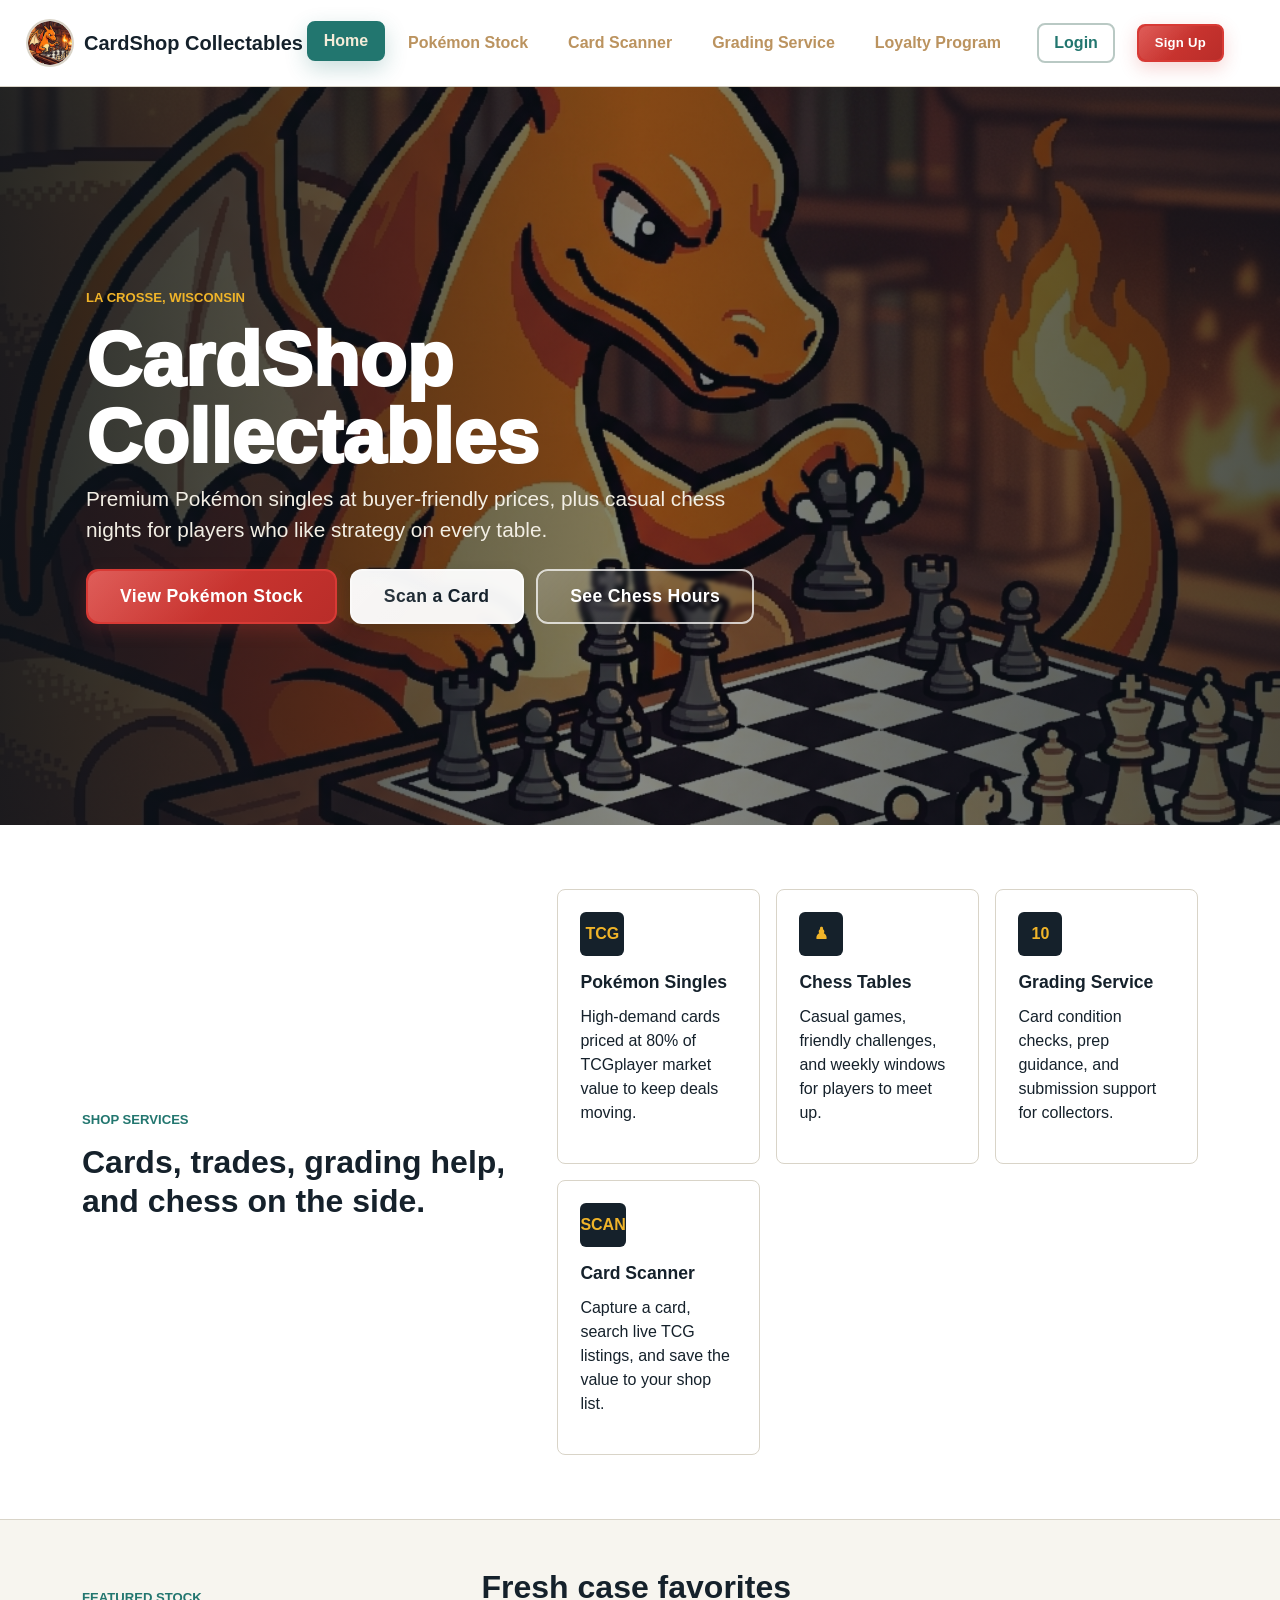
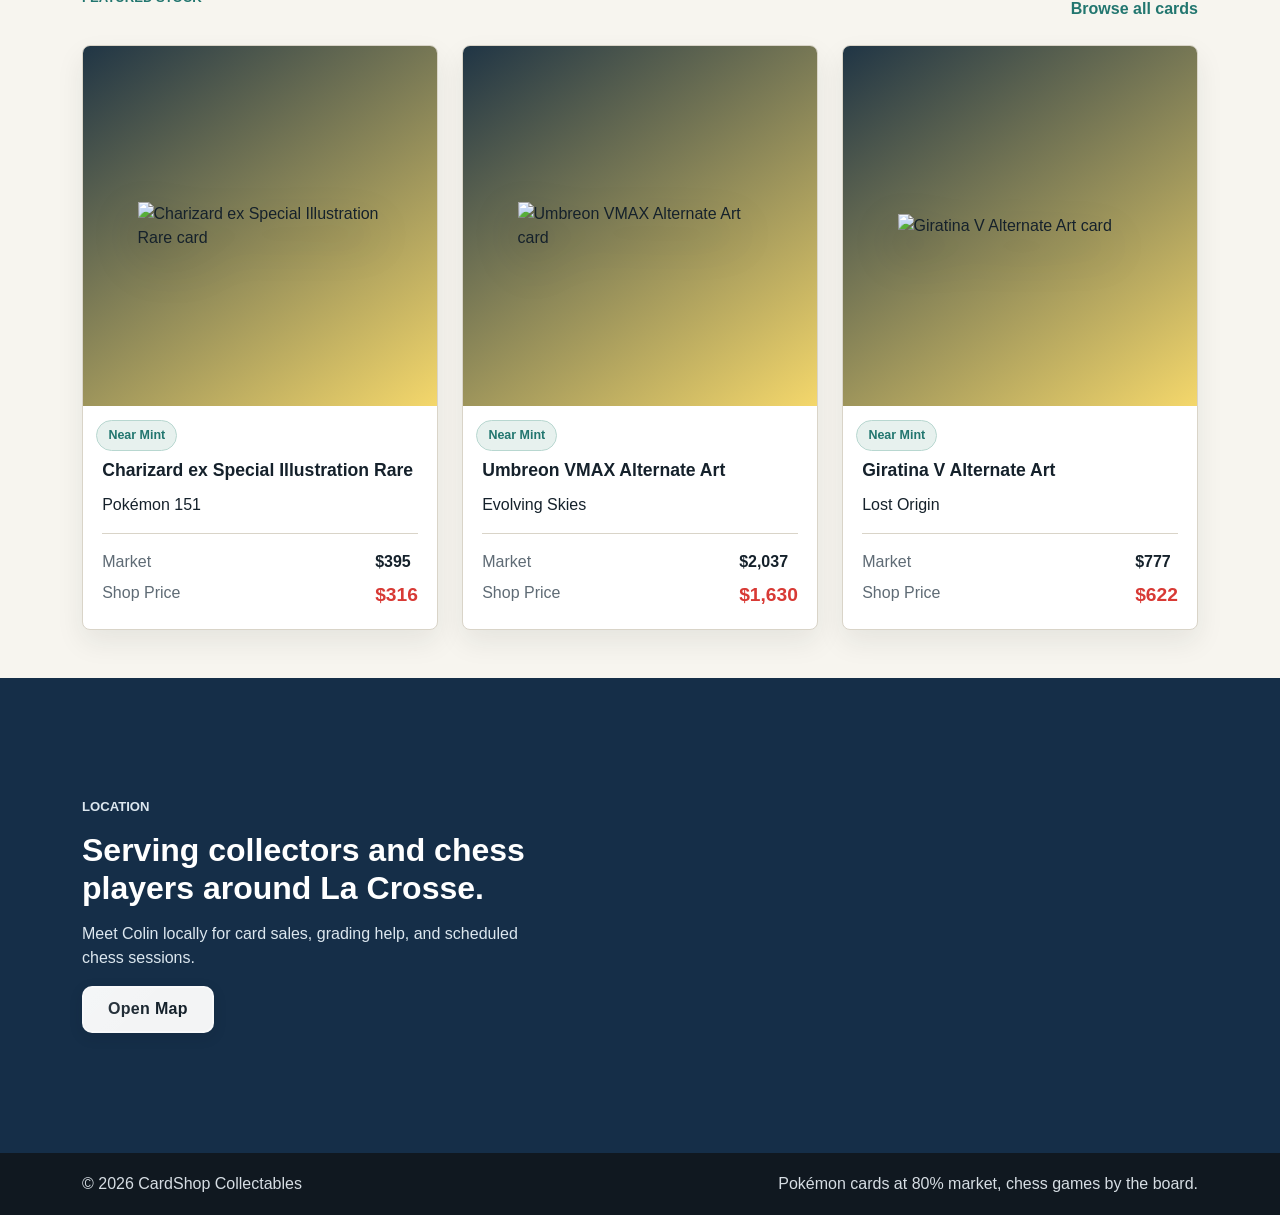
==== docs/index.html @ c7d9bf35 "v18 remove chess.html from nav bar" ====
<!doctype html>
<!--
  CardShop
  Copyright © 2026 Colin Toryfter
  All Rights Reserved.

  Unauthorized copying or distribution of this file is prohibited.
-->
<html lang="en">
  <head>
    <meta charset="utf-8">
    <meta name="viewport" content="width=device-width, initial-scale=1">
    <title>CardShop Collectables | Pokémon Cards and Chess in La Crosse</title>
    <meta name="description" content="CardShop Collectables sells Pokémon singles at 80% of market price and hosts casual chess in La Crosse, Wisconsin.">
    <link rel="icon" type="image/png" href="images/Favicon-circle.png">
    <link rel="apple-touch-icon" href="images/Favicon-circle.png">
    <link href="https://cdn.jsdelivr.net/npm/bootstrap@5.3.3/dist/css/bootstrap.min.css" rel="stylesheet">
    <link href="styles.css?v=stock-condition-left-1" rel="stylesheet">
  </head>
  <body>
    <nav class="navbar navbar-expand-lg sticky-top">
      <div class="container">
        <a class="navbar-brand" href="index.html"><img class="brand-mark" src="images/Favicon-circle.png" alt="" aria-hidden="true">CardShop Collectables</a>
        <button class="navbar-toggler" type="button" data-bs-toggle="collapse" data-bs-target="#mainNav" aria-controls="mainNav" aria-expanded="false" aria-label="Toggle navigation">
          <span class="navbar-toggler-icon"></span>
        </button>
        <div class="collapse navbar-collapse" id="mainNav">
          <ul class="navbar-nav ms-auto align-items-lg-center">
            <li class="nav-item"><a class="nav-link active" href="index.html">Home</a></li>
            <li class="nav-item"><a class="nav-link" href="pokemon.html">Pokémon Stock</a></li>
            <li class="nav-item"><a class="nav-link" href="scanner.html">Card Scanner</a></li>
            <!-- <li class="nav-item"><a class="nav-link" href="chess.html">Chess</a></li> -->
            <li class="nav-item"><a class="nav-link" href="grading.html">Grading Service</a></li>
            <li class="nav-item"><a class="nav-link" href="loyaltyprogram.html">Loyalty Program</a></li>
            <li class="nav-item"><a class="nav-link" href="about.html">About</a></li>
          </ul>
        </div>
      </div>
    </nav>

    <main>
      <section class="hero home-hero">
        <div class="hero-media" role="img" aria-label="Pokémon cards and chess pieces displayed together"></div>
        <div class="container hero-content">
          <p class="eyebrow">La Crosse, Wisconsin</p>
          <h1>CardShop Collectables</h1>
          <p class="lead">Premium Pokémon singles at buyer-friendly prices, plus casual chess nights for players who like strategy on every table.</p>
          <div class="hero-actions">
            <a class="btn btn-primary btn-lg" href="pokemon.html">View Pokémon Stock</a>
            <a class="btn btn-light btn-lg" href="scanner.html">Scan a Card</a>
            <a class="btn btn-outline-light btn-lg" href="chess.html">See Chess Hours</a>
          </div>
        </div>
      </section>

      <section class="section-band">
        <div class="container">
          <div class="row g-4 align-items-center">
            <div class="col-lg-5">
              <p class="eyebrow dark">Shop Services</p>
              <h2>Cards, trades, grading help, and chess on the side.</h2>
            </div>
            <div class="col-lg-7">
              <div class="row g-3">
                <div class="col-md-4">
                  <div class="feature-card">
                    <span class="feature-icon">TCG</span>
                    <h3>Pokémon Singles</h3>
                    <p>High-demand cards priced at 80% of TCGplayer market value to keep deals moving.</p>
                  </div>
                </div>
                <div class="col-md-4">
                  <div class="feature-card">
                    <span class="feature-icon">♟</span>
                    <h3>Chess Tables</h3>
                    <p>Casual games, friendly challenges, and weekly windows for players to meet up.</p>
                  </div>
                </div>
                <div class="col-md-4">
                  <div class="feature-card">
                    <span class="feature-icon">10</span>
                    <h3>Grading Service</h3>
                    <p>Card condition checks, prep guidance, and submission support for collectors.</p>
                  </div>
                </div>
                <div class="col-md-4">
                  <div class="feature-card">
                    <span class="feature-icon">SCAN</span>
                    <h3>Card Scanner</h3>
                    <p>Capture a card, search live TCG listings, and save the value to your shop list.</p>
                  </div>
                </div>
              </div>
            </div>
          </div>
        </div>
      </section>

      <section class="container py-5">
        <div class="section-heading">
          <p class="eyebrow dark">Featured Stock</p>
          <h2>Fresh case favorites</h2>
          <a href="pokemon.html">Browse all cards</a>
        </div>
        <div class="row g-4" id="featuredCards"></div>
      </section>

      <section class="location-strip">
        <div class="container">
          <div class="row g-4 align-items-center">
            <div class="col-lg-5">
              <p class="eyebrow">Location</p>
              <h2>Serving collectors and chess players around La Crosse.</h2>
              <p>Meet Colin locally for card sales, grading help, and scheduled chess sessions.</p>
              <a class="btn btn-light" href="about.html#map">Open Map</a>
            </div>
            <div class="col-lg-7">
              <iframe class="map-frame" title="Map of La Crosse, Wisconsin" loading="lazy" referrerpolicy="no-referrer-when-downgrade" src="https://www.google.com/maps?q=La%20Crosse%2C%20WI&output=embed"></iframe>
            </div>
          </div>
        </div>
      </section>
    </main>

    <footer>
      <div class="container d-flex flex-column flex-md-row justify-content-between gap-3">
        <span>&copy; 2026 CardShop Collectables</span>
        <span>Pokémon cards at 80% market, chess games by the board.</span>
      </div>
    </footer>

    <script src="https://cdn.jsdelivr.net/npm/bootstrap@5.3.3/dist/js/bootstrap.bundle.min.js"></script>
    <script src="config.js?v=api-config-1"></script>
    <script src="script.js?v=azure-stock-5"></script>
  </body>
</html>
---- docs/styles.css ----
/*
 * CardShop
 * Copyright © 2026 Colin Toryfter
 * All Rights Reserved.
 *
 * Unauthorized copying or distribution of this file is prohibited.
 */

:root {
  --ink: #15212b;
  --muted: #5f6b75;
  --paper: #f7f5ef;
  --line: #d9d4c8;
  --red: #d83a35;
  --gold: #f0b429;
  --green: #22766f;
  --navy: #152e48;
  --white: #ffffff;
}

* {
  box-sizing: border-box;
}

body {
  margin: 0;
  color: var(--ink);
  background: var(--paper);
  font-family: "Segoe UI", Arial, sans-serif;
}

a {
  color: var(--green);
  font-weight: 700;
  text-decoration: none;
}

a:hover {
  color: var(--red);
}

.navbar {
  background: rgba(255, 255, 255, 0.96);
  border-bottom: 1px solid var(--line);
  backdrop-filter: blur(12px);
  padding-bottom: 1rem;
  padding-top: 1rem;
}

.navbar > .container {
  max-width: min(100% - 2rem, 1760px);
}

.navbar-brand {
  align-items: center;
  color: var(--ink);
  display: inline-flex;
  font-weight: 900;
  gap: 0.75rem;
  margin-right: 2rem;
}

.brand-mark {
  border-radius: 50%;
  box-shadow: 0 0 0 2px var(--line);
  flex: 0 0 auto;
  height: 44px;
  object-fit: cover;
  width: 44px;
}

.navbar-collapse {
  flex-grow: 1;
  position: relative;
}

.navbar-nav {
  justify-content: center;
  margin-left: 0 !important;
  gap: 0.35rem;
  padding-right: 0;
  transform: translateX(-5.5rem);
  width: 100%;
}

.nav-link {
  background: var(--white);
  border: 2px solid transparent;
  border-radius: 8px;
  color: #bb935f;
  font-weight: 700;
  line-height: 1;
  min-height: 2.35rem;
  padding: 0.62rem 0.95rem !important;
  transition: background 0.25s ease, border-color 0.25s ease, box-shadow 0.3s ease, color 0.25s ease, transform 0.25s cubic-bezier(0.34, 1.56, 0.64, 1);
  white-space: nowrap;
}

.nav-link:visited,
.nav-link:focus {
  color: #bb935f;
}

.nav-link.active,
.nav-link:hover {
  background: #f3efe4;
  border-color: #bfd4cb;
  box-shadow: 0 6px 20px rgba(34, 118, 111, 0.14);
  color: #8a6b45;
  transform: translateY(-2px);
}

.nav-link.active {
  background: var(--green);
  border-color: var(--green);
  box-shadow: 0 8px 22px rgba(34, 118, 111, 0.24);
  color: #f5ecd9 !important;
  font-weight: 900;
}

.nav-link.active:hover,
.nav-link.active:focus,
.nav-link.active:visited {
  background: #1b625c;
  border-color: #1b625c;
  color: #f5ecd9;
}

.nav-link:focus-visible {
  outline: 3px solid rgba(34, 118, 111, 0.35);
  outline-offset: 2px;
}

.nav-link:active {
  transform: translateY(0) scale(0.98);
}

.auth-nav-item {
  align-items: center;
  display: flex;
  margin-left: 0;
  position: absolute;
  right: -3.75rem;
}

.auth-controls {
  align-items: center;
  display: flex;
  gap: 1.35rem;
  white-space: nowrap;
}

.auth-greeting {
  align-items: center;
  background: #eef6f4;
  border: 2px solid #bfd4cb;
  border-radius: 8px;
  box-shadow: 0 8px 18px rgba(34, 118, 111, 0.16);
  color: var(--green);
  cursor: pointer;
  display: inline-flex;
  font-size: 1.08rem;
  gap: 0.5rem;
  font-weight: 900;
  line-height: 1;
  padding: 0.34rem 0.68rem 0.34rem 0.38rem;
  text-decoration: underline;
  text-decoration-color: rgba(34, 118, 111, 0.42);
  text-decoration-thickness: 3px;
  text-underline-offset: 0.22rem;
  transition: background 0.2s ease, border-color 0.2s ease, box-shadow 0.2s ease, transform 0.2s ease;
}

.auth-greeting:hover {
  background: #e1f0ec;
  border-color: var(--green);
  box-shadow: 0 10px 24px rgba(34, 118, 111, 0.22);
  transform: translateY(-1px);
}

.auth-greeting-avatar {
  align-items: center;
  background: var(--white);
  border: 1px solid #bfd4cb;
  border-radius: 50%;
  color: var(--green);
  display: inline-flex;
  flex: 0 0 auto;
  font-size: 0.86rem;
  font-weight: 950;
  height: 28px;
  justify-content: center;
  overflow: hidden;
  width: 28px;
}

.auth-greeting-avatar img {
  display: block;
  height: 100%;
  object-fit: cover;
  width: 100%;
}

.auth-greeting:focus-visible {
  border-radius: 4px;
  outline: 3px solid rgba(34, 118, 111, 0.35);
  outline-offset: 4px;
}

.account-menu-wrap {
  position: relative;
}

.account-menu {
  background: var(--white);
  border: 1px solid var(--line);
  border-radius: 8px;
  box-shadow: 0 22px 58px rgba(16, 24, 32, 0.2);
  color: var(--ink);
  min-width: 320px;
  padding: 1rem;
  position: absolute;
  right: 0;
  top: calc(100% + 0.85rem);
  white-space: normal;
  z-index: 1100;
}

.account-menu::before {
  background: var(--white);
  border-left: 1px solid var(--line);
  border-top: 1px solid var(--line);
  content: "";
  height: 14px;
  position: absolute;
  right: 1.35rem;
  top: -8px;
  transform: rotate(45deg);
  width: 14px;
}

.account-menu[hidden] {
  display: none;
}

.account-menu-header {
  align-items: center;
  display: flex;
  gap: 0.8rem;
}

.account-avatar {
  align-items: center;
  background: #eef6f4;
  border: 2px solid #bfd4cb;
  border-radius: 50%;
  color: var(--green);
  display: inline-flex;
  flex: 0 0 auto;
  font-size: 1.25rem;
  font-weight: 950;
  height: 48px;
  justify-content: center;
  width: 48px;
}

.account-menu-header .account-avatar {
  display: inline-flex;
  justify-content: center;
  line-height: 1;
  text-align: center;
}

.account-avatar img {
  border-radius: 50%;
  display: block;
  height: 100%;
  object-fit: cover;
  width: 100%;
}

.account-menu-header strong,
.account-menu-header span {
  display: block;
}

.account-menu-header strong {
  font-size: 1.05rem;
  line-height: 1.15;
}

.account-menu-header span:not(.account-avatar) {
  color: var(--muted);
  font-size: 0.86rem;
  font-weight: 700;
  margin-top: 0.18rem;
  overflow-wrap: anywhere;
}

.account-avatar-tools {
  display: grid;
  gap: 0.5rem;
  margin-top: 0.85rem;
}

.account-avatar-file {
  background: #eef6f4;
  border: 1px solid #bfd4cb;
  border-radius: 8px;
  color: var(--green);
  cursor: pointer;
  font-size: 0.86rem;
  font-weight: 900;
  margin: 0;
  padding: 0.62rem 0.72rem;
  text-align: center;
}

.account-avatar-file input {
  height: 1px;
  opacity: 0;
  overflow: hidden;
  position: absolute;
  width: 1px;
}

.account-avatar-url-form {
  display: grid;
  gap: 0.45rem;
  grid-template-columns: minmax(0, 1fr) auto;
}

.account-avatar-url-form input {
  background: var(--white);
  border: 1px solid var(--line);
  border-radius: 8px;
  color: var(--ink);
  font: inherit;
  font-size: 0.86rem;
  font-weight: 700;
  min-width: 0;
  padding: 0.58rem 0.65rem;
}

.account-avatar-url-form button,
.account-avatar-remove {
  background: var(--white);
  border: 1px solid var(--line);
  border-radius: 8px;
  color: var(--green);
  cursor: pointer;
  font-size: 0.84rem;
  font-weight: 900;
  padding: 0.58rem 0.65rem;
}

.account-avatar-remove {
  color: var(--red);
}

.account-avatar-file:hover,
.account-avatar-url-form button:hover,
.account-avatar-remove:hover,
.account-avatar-file:focus-within,
.account-avatar-url-form input:focus,
.account-avatar-url-form button:focus-visible,
.account-avatar-remove:focus-visible {
  border-color: var(--green);
  outline: none;
}

.account-reward-card {
  background: #f7f5ef;
  border: 1px solid var(--line);
  border-radius: 8px;
  margin-top: 1rem;
  padding: 0.9rem;
}

.account-reward-topline {
  align-items: center;
  display: flex;
  gap: 0.75rem;
  justify-content: space-between;
}

.account-reward-topline span {
  color: var(--muted);
  font-size: 0.78rem;
  font-weight: 900;
  text-transform: uppercase;
}

.account-reward-topline strong {
  color: var(--red);
  font-size: 0.95rem;
}

.account-progress-track {
  background: #e3ded1;
  border-radius: 999px;
  height: 0.58rem;
  margin-top: 0.75rem;
  overflow: hidden;
}

.account-progress-track span {
  background: linear-gradient(90deg, var(--green), var(--gold));
  display: block;
  height: 100%;
}

.account-reward-card p {
  color: var(--muted);
  font-size: 0.86rem;
  font-weight: 800;
  margin: 0.65rem 0 0;
}

.account-stat-grid {
  display: grid;
  gap: 0.65rem;
  grid-template-columns: repeat(2, minmax(0, 1fr));
  margin-top: 0.75rem;
}

.account-stat-grid span {
  background: #fbfaf6;
  border: 1px solid var(--line);
  border-radius: 8px;
  color: var(--muted);
  font-size: 0.78rem;
  font-weight: 900;
  padding: 0.7rem;
  text-transform: uppercase;
}

.account-stat-grid strong {
  color: var(--ink);
  display: block;
  font-size: 1.05rem;
  margin-top: 0.18rem;
  text-transform: none;
}

.account-detail-list {
  border-bottom: 1px solid var(--line);
  border-top: 1px solid var(--line);
  margin: 0.85rem 0 0;
  padding: 0.45rem 0;
}

.account-detail-list div {
  display: grid;
  gap: 0.75rem;
  grid-template-columns: 6rem 1fr;
  padding: 0.38rem 0;
}

.account-detail-list dt,
.account-detail-list dd {
  margin: 0;
}

.account-detail-list dt {
  color: var(--muted);
  font-size: 0.78rem;
  font-weight: 900;
  text-transform: uppercase;
}

.account-detail-list dd {
  color: var(--ink);
  font-size: 0.9rem;
  font-weight: 800;
  overflow-wrap: anywhere;
  text-align: right;
}

.account-menu-actions {
  display: grid;
  gap: 0.45rem;
  margin-top: 0.85rem;
}

.account-menu-link {
  background: #fbfaf6;
  border: 1px solid var(--line);
  border-radius: 8px;
  color: var(--green);
  cursor: pointer;
  display: block;
  font-weight: 900;
  padding: 0.7rem 0.8rem;
  text-align: left;
  text-decoration: none;
  transition: background 0.2s ease, border-color 0.2s ease, color 0.2s ease;
  width: 100%;
}

.account-menu-link:hover,
.account-menu-link:focus-visible {
  background: #eef6f4;
  border-color: #bfd4cb;
  color: var(--green);
}

.account-menu-link.danger {
  color: var(--red);
}

.auth-link {
  background: var(--white);
  border: 2px solid #b9c9c4;
  border-radius: 8px;
  color: var(--green);
  font-weight: 900;
  line-height: 1;
  min-height: 2.35rem;
  padding: 0.62rem 0.95rem;
  transition: background 0.25s ease, border-color 0.25s ease, box-shadow 0.3s ease, color 0.25s ease, transform 0.25s cubic-bezier(0.34, 1.56, 0.64, 1);
  cursor: pointer;
  user-select: none;
  -webkit-tap-highlight-color: transparent;
}

.auth-link:hover,
.auth-link:focus-visible {
  background: #eef6f4;
  border-color: var(--green);
  box-shadow: 0 6px 20px rgba(34, 118, 111, 0.18);
  color: var(--green);
  transform: translateY(-2px);
}

.auth-link:focus-visible {
  outline: 3px solid var(--green);
  outline-offset: 2px;
}

.auth-link:active {
  transform: scale(0.97);
}

#logoutButton {
  margin-left: 0.35rem;
}

.auth-controls .btn-primary {
  border-radius: 8px;
  box-shadow: 0 6px 18px rgba(216, 58, 53, 0.22);
  line-height: 1;
  min-height: 2.35rem;
  padding: 0.62rem 1rem;
}

.auth-controls .btn-primary:hover,
.auth-controls .btn-primary:focus-visible {
  box-shadow: 0 10px 28px rgba(185, 45, 41, 0.32);
  transform: translateY(-2px);
}

.auth-controls .btn-primary:active {
  transform: translateY(0) scale(0.98);
}

.auth-modal {
  align-items: center;
  background: rgba(16, 24, 32, 0.62);
  display: grid;
  inset: 0;
  padding: 1rem;
  position: fixed;
  z-index: 2000;
}

.auth-modal[hidden] {
  display: none;
}

.auth-dialog {
  background: var(--white);
  border: 1px solid var(--line);
  border-radius: 8px;
  box-shadow: 0 24px 70px rgba(16, 24, 32, 0.24);
  margin: auto;
  max-width: 460px;
  padding: 1.5rem;
  position: relative;
  width: min(100%, 460px);
}

.signup-thanks-dialog {
  max-width: 520px;
  width: min(100%, 520px);
}

.signup-thanks-dialog h2 {
  text-decoration: none;
}

.signup-thanks-message {
  color: var(--ink);
  font-size: 1.08rem;
  font-weight: 800;
  line-height: 1.55;
  margin: 0 0 1.2rem;
}

.signup-thanks-name {
  color: var(--red);
  font-weight: 950;
}

.account-action-dialog h2 {
  text-decoration: none;
}

.account-action-message {
  color: var(--ink);
  font-size: 1rem;
  font-weight: 800;
  line-height: 1.55;
  margin: 0 0 1.2rem;
}

.account-action-buttons {
  display: grid;
  gap: 0.7rem;
  grid-template-columns: minmax(0, 1fr) minmax(0, 1fr);
}

.account-action-secondary {
  background: #fbfaf6;
  border: 1px solid var(--line);
  border-radius: 8px;
  color: var(--green);
  cursor: pointer;
  font: inherit;
  font-weight: 900;
  padding: 0.75rem 0.9rem;
}

.account-action-secondary:hover,
.account-action-secondary:focus-visible {
  background: #eef6f4;
  border-color: #bfd4cb;
  outline: none;
}

.account-action-secondary[hidden] {
  display: none;
}

.account-action-secondary[hidden] + .account-action-confirm {
  grid-column: 1 / -1;
}

.account-action-confirm.danger {
  background: var(--red);
  border-color: var(--red);
}

.auth-close {
  background: transparent;
  border: 0;
  color: var(--muted);
  font-size: 2rem;
  font-weight: 800;
  line-height: 1;
  position: absolute;
  right: 1rem;
  top: 0.8rem;
  transition: color 0.2s ease, transform 0.2s ease, background 0.2s ease;
  cursor: pointer;
  border-radius: 6px;
  padding: 0.25rem 0.5rem;
}

.auth-close:hover {
  color: var(--red);
  transform: rotate(90deg);
}

.auth-close:focus-visible {
  outline: 3px solid var(--green);
  outline-offset: 2px;
  color: var(--red);
}

.auth-tabs {
  display: flex;
  gap: 0.5rem;
  margin-bottom: 1rem;
}

.auth-tab {
  background: #edf3f1;
  border: 1px solid #c6d9d4;
  border-radius: 8px;
  color: var(--green);
  font-weight: 900;
  padding: 0.45rem 0.85rem;
  transition: background 0.2s ease, border-color 0.2s ease, color 0.2s ease, box-shadow 0.2s ease, transform 0.2s cubic-bezier(0.34, 1.56, 0.64, 1);
  cursor: pointer;
  user-select: none;
  -webkit-tap-highlight-color: transparent;
}

.auth-tab:hover {
  background: #dcebe7;
  border-color: var(--green);
  box-shadow: 0 3px 10px rgba(34, 118, 111, 0.12);
  transform: translateY(-1px);
}

.auth-tab:active {
  transform: scale(0.97);
}

.auth-tab.active {
  background: var(--green);
  border-color: var(--green);
  color: var(--white);
  box-shadow: 0 3px 12px rgba(34, 118, 111, 0.15);
}

.auth-tab:focus-visible {
  outline: 3px solid var(--green);
  outline-offset: 2px;
}

.auth-form {
  display: grid;
  gap: 0.7rem;
}

.auth-reset-link {
  background: transparent;
  border: 0;
  color: var(--green);
  font-weight: 900;
  justify-self: start;
  padding: 0.2rem 0;
  text-decoration: underline;
  text-underline-offset: 0.18rem;
}

.auth-reset-link:hover,
.auth-reset-link:focus-visible {
  color: var(--red);
}

.auth-reset-link:focus-visible {
  outline: 3px solid rgba(34, 118, 111, 0.35);
  outline-offset: 3px;
}

.auth-form label {
  color: var(--muted);
  font-weight: 900;
}

.username-feedback {
  color: var(--muted);
  font-size: 0.88rem;
  font-weight: 800;
  line-height: 1.35;
  margin: -0.35rem 0 0.1rem;
  min-height: 1.2rem;
}

.username-feedback.is-valid {
  color: var(--green);
}

.username-feedback.is-invalid {
  color: var(--red);
}

.password-field {
  position: relative;
}

.password-field .form-control {
  padding-right: 3rem;
}

.password-toggle {
  align-items: center;
  background: transparent;
  border: 0;
  color: var(--muted);
  display: inline-flex;
  font-size: 1.05rem;
  height: 2rem;
  justify-content: center;
  line-height: 1;
  padding: 0;
  position: absolute;
  right: 0.65rem;
  top: 50%;
  transform: translateY(-50%);
  width: 2rem;
  transition: color 0.2s ease, background 0.2s ease, transform 0.2s ease;
  cursor: pointer;
  border-radius: 6px;
}

.password-toggle:hover {
  color: var(--green);
  background: rgba(34, 118, 111, 0.1);
  transform: translateY(-50%) scale(1.1);
}

.password-toggle:focus-visible {
  outline: 2px solid var(--green);
  outline-offset: 2px;
}

.password-toggle:active {
  transform: translateY(-50%) scale(0.93);
}

.password-toggle.is-visible {
  color: var(--green);
}

.auth-message {
  color: var(--muted);
  font-weight: 700;
  margin: 1rem 0 0;
}

.auth-form .form-control.is-duplicate {
  border-color: var(--red);
  box-shadow: 0 0 0 2px rgba(216, 58, 53, 0.25);
}

.auth-form .is-duplicate-label {
  color: var(--red) !important;
}

.hero {
  position: relative;
  min-height: 82vh;
  color: var(--white);
  display: grid;
  align-items: center;
  overflow: hidden;
}

.hero-media {
  position: absolute;
  inset: 0;
  background:
    linear-gradient(90deg, rgba(12, 20, 27, 0.88), rgba(12, 20, 27, 0.5), rgba(12, 20, 27, 0.72)),
    url("images/Favicon.png") center/cover;
}

.hero-content {
  position: relative;
  z-index: 1;
  padding: 7rem 1rem;
}

.hero h1,
.page-header h1 {
  max-width: 780px;
  font-size: clamp(3rem, 6vw, 6rem);
  font-weight: 950;
  line-height: 1;
}

.page-header h1 {
  margin: 0 0 2rem;
}

.about-header h1,
.grading-header h1 {
  margin-bottom: 0.9rem;
}

h2 {
  font-weight: 900;
  margin-bottom: 0.9rem;
}

.feature-card h3,
.pokemon-card h3 {
  margin-bottom: 0.7rem;
}

.hero .lead {
  max-width: 640px;
  color: #f2eee4;
  font-size: 1.3rem;
}

.hero-actions {
  display: flex;
  flex-wrap: wrap;
  gap: 0.8rem;
  margin-top: 1.5rem;
}

.btn {
  border: 2px solid transparent;
  border-radius: 10px;
  font-weight: 800;
  letter-spacing: 0.02em;
  padding: 0.6rem 1.5rem;
  position: relative;
  transition: background 0.25s ease, border-color 0.25s ease, box-shadow 0.3s ease, transform 0.25s cubic-bezier(0.34, 1.56, 0.64, 1);
  overflow: hidden;
  cursor: pointer;
  user-select: none;
  -webkit-tap-highlight-color: transparent;
}

.btn:active {
  transform: scale(0.97);
}

.btn::before {
  content: "";
  position: absolute;
  inset: 0;
  background: linear-gradient(135deg, rgba(255,255,255,0.18) 0%, transparent 55%);
  pointer-events: none;
  border-radius: inherit;
}

.btn::after {
  content: "";
  position: absolute;
  top: 0;
  left: -75%;
  width: 50%;
  height: 100%;
  background: linear-gradient(105deg, rgba(255,255,255,0) 0%, rgba(255,255,255,0.35) 50%, rgba(255,255,255,0) 100%);
  opacity: 0;
  pointer-events: none;
  border-radius: inherit;
  transition: opacity 0.3s ease, left 0.5s cubic-bezier(0.23, 1, 0.32, 1);
}

.btn:hover::after {
  opacity: 1;
  left: 125%;
}

.btn:focus-visible {
  outline: 3px solid var(--green);
  outline-offset: 3px;
}

.btn-primary {
  background: linear-gradient(135deg, var(--red) 0%, #b92d29 100%);
  border-color: var(--red);
  box-shadow: 0 6px 18px rgba(216, 58, 53, 0.22);
}

.btn-primary:hover,
.btn-primary:focus-visible {
  background: linear-gradient(135deg, #b92d29 0%, #a12622 100%);
  border-color: #a12622;
  box-shadow: 0 10px 28px rgba(216, 58, 53, 0.32);
  transform: translateY(-3px);
}

.btn-primary:active {
  transform: scale(0.97);
  box-shadow: 0 2px 6px rgba(216, 58, 53, 0.25);
}

.btn-light {
  background: rgba(255, 255, 255, 0.95);
  backdrop-filter: blur(4px);
  border-color: rgba(255, 255, 255, 0.5);
  color: var(--ink);
  box-shadow: 0 4px 14px rgba(16, 24, 32, 0.12);
}

.btn-light:hover,
.btn-light:focus-visible {
  background: var(--white);
  border-color: var(--white);
  box-shadow: 0 8px 24px rgba(16, 24, 32, 0.2);
  transform: translateY(-3px);
  color: var(--ink);
}

.btn-light:active {
  transform: scale(0.97);
  box-shadow: 0 2px 6px rgba(16, 24, 32, 0.12);
}

.btn-outline-light {
  background: transparent;
  backdrop-filter: blur(2px);
  border-color: rgba(255, 255, 255, 0.75);
  color: var(--white);
  box-shadow: 0 0 0 0 rgba(255, 255, 255, 0);
}

.btn-outline-light:hover,
.btn-outline-light:focus-visible {
  background: rgba(255, 255, 255, 0.12);
  border-color: var(--white);
  box-shadow: 0 8px 24px rgba(16, 24, 32, 0.22);
  transform: translateY(-3px);
  color: var(--white);
}

.btn-outline-light:active {
  transform: scale(0.97);
  box-shadow: 0 2px 6px rgba(16, 24, 32, 0.1);
}

.btn-outline {
  background: transparent;
  border-color: var(--green);
  color: var(--green);
  box-shadow: 0 0 0 0 rgba(34, 118, 111, 0);
}

.btn-outline:hover,
.btn-outline:focus-visible {
  background: var(--green);
  border-color: var(--green);
  color: var(--white);
  box-shadow: 0 6px 18px rgba(34, 118, 111, 0.18);
  transform: translateY(-3px);
}

.btn-outline:focus-visible {
  outline: 3px solid var(--green);
  outline-offset: 3px;
}

.btn-outline:active {
  transform: scale(0.97);
  box-shadow: 0 2px 6px rgba(34, 118, 111, 0.15);
}

.btn-gold {
  background: linear-gradient(135deg, var(--gold) 0%, #d49e1a 100%);
  border-color: var(--gold);
  color: var(--ink);
  box-shadow: 0 6px 18px rgba(240, 180, 41, 0.22);
}

.btn-gold:hover,
.btn-gold:focus-visible {
  background: linear-gradient(135deg, #d49e1a 0%, #b8880f 100%);
  border-color: #c49112;
  color: var(--ink);
  box-shadow: 0 10px 28px rgba(240, 180, 41, 0.35);
  transform: translateY(-3px);
}

.btn-gold:focus-visible {
  outline: 3px solid var(--gold);
  outline-offset: 3px;
}

.btn-gold:active {
  transform: scale(0.97);
  box-shadow: 0 2px 6px rgba(240, 180, 41, 0.25);
}

.btn-sm {
  font-size: 0.82rem;
  padding: 0.4rem 1rem;
  border-radius: 8px;
}

.btn-lg {
  font-size: 1.1rem;
  padding: 0.75rem 2rem;
  border-radius: 12px;
}

.eyebrow {
  color: var(--gold);
  font-size: 0.82rem;
  font-weight: 900;
  letter-spacing: 0;
  margin: 0 0 0.85rem;
  text-transform: uppercase;
}

.eyebrow.dark {
  color: var(--green);
}

.section-band {
  background: var(--white);
  border-bottom: 1px solid var(--line);
  padding: 4rem 0;
}

.feature-card,
.profile-card,
.service-card,
.info-panel,
.pokemon-card,
.schedule-panel {
  background: var(--white);
  border: 1px solid var(--line);
  border-radius: 8px;
  height: 100%;
}

.feature-card,
.profile-card,
.service-card,
.info-panel {
  padding: 1.4rem;
}

.feature-icon,
.step {
  display: inline-grid;
  min-width: 44px;
  min-height: 44px;
  place-items: center;
  background: var(--ink);
  color: var(--gold);
  border-radius: 6px;
  font-weight: 900;
  margin-bottom: 1rem;
}

.feature-card h3,
.pokemon-card h3 {
  font-size: 1.1rem;
  font-weight: 900;
}

.feature-card h2 {
  font-size: 1.2rem;
}

.section-heading,
.stock-toolbar,
.grading-callout {
  display: flex;
  align-items: end;
  justify-content: space-between;
  gap: 1rem;
  margin-bottom: 1.5rem;
}

.pokemon-card {
  overflow: hidden;
  box-shadow: 0 12px 28px rgba(21, 33, 43, 0.08);
}

.card-image-wrap {
  min-height: 360px;
  display: grid;
  place-items: center;
  background: linear-gradient(145deg, #203545, #f4d76b);
  padding: 1.2rem;
}

.card-image-wrap img {
  width: min(78%, 245px);
  filter: drop-shadow(0 20px 22px rgba(0, 0, 0, 0.35));
}

.pokemon-card .card-body {
  padding: 0.85rem 1.2rem 1.2rem;
}

.condition,
.price-note {
  display: inline-block;
  background: #e7f1ee;
  color: var(--green);
  border: 1px solid #b8d7d0;
  border-radius: 999px;
  font-size: 0.78rem;
  font-weight: 900;
  margin-bottom: 0.55rem;
  padding: 0.35rem 0.7rem;
}

.pokemon-card .condition {
  display: inline-block;
  margin-left: -6px;   /* adjust condition pill box position */
  margin-right: 0;
  max-width: 100%;
  text-align: left;
}

.price-grid {
  display: grid;
  grid-template-columns: 1fr auto;
  gap: 0.45rem 1rem;
  border-top: 1px solid var(--line);
  margin-top: 1rem;
  padding-top: 1rem;
}

.price-grid span {
  color: var(--muted);
}

.price-grid strong:last-child {
  color: var(--red);
  font-size: 1.2rem;
}

.location-strip {
  background: var(--navy);
  color: var(--white);
  padding: 4rem 0;
}

.location-strip p {
  color: #dce7ef;
}

.map-frame {
  width: 100%;
  min-height: 340px;
  border: 0;
  border-radius: 8px;
}

.page-header {
  color: var(--white);
  padding: 6rem 0;
  background-size: cover;
  background-position: center;
}

.page-header p:not(.eyebrow) {
  max-width: 720px;
  color: #f4efe5;
  font-size: 1.15rem;
  margin: 0;
}

.cards-header {
  background-image: linear-gradient(90deg, rgba(12, 20, 27, 0.9), rgba(12, 20, 27, 0.48)), url("https://images.unsplash.com/photo-1628960198207-27ead1b3303f?auto=format&fit=crop&w=1800&q=80");
}

.chess-header {
  background-image: linear-gradient(90deg, rgba(12, 20, 27, 0.9), rgba(12, 20, 27, 0.42)), url("https://images.unsplash.com/photo-1529699211952-734e80c4d42b?auto=format&fit=crop&w=1800&q=80");
}

.about-header {
  background-image: linear-gradient(90deg, rgba(12, 20, 27, 0.9), rgba(12, 20, 27, 0.45)), url("https://images.unsplash.com/photo-1613771404784-3a5686aa2be3?auto=format&fit=crop&w=1800&q=80");
}

.grading-header {
  background-image: linear-gradient(90deg, rgba(12, 20, 27, 0.9), rgba(12, 20, 27, 0.48)), url("https://images.ctfassets.net/l40e281thfxr/1GduZxRLqT8AB9n7cyUlbg/8dc7d5d1e7aa4b2eecb6c1825ce52c93/Homepage_Carousel_USA_01_1.png?fm=webp&h=1200&q=85");
  background-position: center top;
}

.scanner-header {
  background-image: linear-gradient(90deg, rgba(12, 20, 27, 0.9), rgba(12, 20, 27, 0.46)), url("https://images.unsplash.com/photo-1613771404784-3a5686aa2be3?auto=format&fit=crop&w=1800&q=80");
}

.loyalty-header {
  background-image: linear-gradient(90deg, rgba(12, 20, 27, 0.9), rgba(12, 20, 27, 0.45)), url("https://images.unsplash.com/photo-1623617010282-524b5d86480a?auto=format&fit=crop&w=1800&q=80");
}

.loyalty-total-card {
  background: var(--white);
  border: 1px solid var(--line);
  border-radius: 8px;
  box-shadow: 0 12px 28px rgba(21, 33, 43, 0.08);
  display: grid;
  height: 100%;
  padding: 1.6rem;
}

.loyalty-total-card strong {
  color: var(--red);
  font-size: clamp(3.7rem, 8.3vw, 6.4rem);
  font-weight: 950;
  line-height: 0.95;
}

.loyalty-total-card span {
  color: var(--green);
  font-size: 1.25rem;
  font-weight: 900;
  margin: 0.5rem 0 1rem;
}

.loyalty-total-card p:not(.eyebrow) {
  color: var(--muted);
  font-weight: 700;
  margin: 0;
}

.reward-example {
  align-items: center;
  border-top: 1px solid var(--line);
  display: flex;
  gap: 1rem;
  justify-content: space-between;
  padding: 0.9rem 0;
}

.reward-example:first-of-type {
  margin-top: 1rem;
}

.reward-example:last-child {
  padding-bottom: 0;
}

.reward-example.best-deal {
  background: linear-gradient(135deg, rgba(245, 184, 0, 0.18), rgba(255, 255, 255, 0.92));
  border: 2px solid var(--gold);
  border-radius: 8px;
  box-shadow: 0 10px 22px rgba(245, 184, 0, 0.22);
  margin-left: -1rem;
  margin-right: -1rem;
  margin-top: 0.85rem;
  padding: 1rem;
  position: relative;
}

.reward-example.best-deal::before {
  background: var(--gold);
  border-radius: 999px;
  color: var(--ink);
  content: "Best deal";
  font-size: 0.72rem;
  font-weight: 950;
  line-height: 1;
  padding: 0.35rem 0.55rem;
  position: absolute;
  right: 0.75rem;
  text-transform: uppercase;
  top: -0.75rem;
}

.reward-example span {
  color: var(--muted);
  font-weight: 800;
}

.reward-example strong {
  color: var(--red);
  font-size: 1.2rem;
}

.scanner-panel,
.collection-panel {
  background: var(--white);
  border: 1px solid var(--line);
  border-radius: 8px;
  padding: 1.4rem;
}

.collection-panel {
  margin-top: 2rem;
}

.camera-frame {
  align-items: center;
  aspect-ratio: 3 / 4;
  background: #101820;
  border-radius: 8px;
  display: grid;
  justify-items: center;
  margin: 0 auto;
  max-width: 25%;
  overflow: hidden;
  width: 100%;
}

.camera-frame video,
.camera-frame img {
  height: 100%;
  object-fit: cover;
  width: 100%;
}

.scanner-actions {
  display: flex;
  flex-wrap: wrap;
  gap: 0.75rem;
  margin-top: 1rem;
}

.scanner-status {
  color: var(--muted);
  font-weight: 700;
  margin: 1rem 0 0;
}

.lookup-form {
  display: grid;
  gap: 0.7rem;
}

.lookup-form label {
  color: var(--muted);
  font-weight: 900;
}

.autocomplete-field {
  position: relative;
}

.autocomplete-menu {
  background: var(--white);
  border: 1px solid var(--line);
  border-radius: 8px;
  box-shadow: 0 12px 24px rgba(10, 18, 28, 0.14);
  display: grid;
  left: 0;
  max-height: 15rem;
  overflow-y: auto;
  position: absolute;
  right: 0;
  top: calc(100% + 0.25rem);
  z-index: 20;
}

.autocomplete-menu[hidden] {
  display: none;
}

.autocomplete-option {
  align-items: center;
  background: transparent;
  border: 0;
  border-bottom: 1px solid var(--line);
  color: var(--ink);
  display: flex;
  font: inherit;
  font-weight: 800;
  gap: 0.75rem;
  justify-content: space-between;
  min-height: 2.75rem;
  padding: 0.6rem 0.8rem;
  text-align: left;
}

.autocomplete-option:last-child {
  border-bottom: 0;
}

.autocomplete-option:hover,
.autocomplete-option:focus-visible {
  background: #fff6e0;
  outline: none;
}

.autocomplete-message,
.autocomplete-message:hover {
  background: var(--white);
  color: var(--muted);
  justify-content: flex-start;
}

.autocomplete-option span {
  color: var(--muted);
  font-size: 0.82rem;
  font-weight: 800;
  overflow: hidden;
  text-overflow: ellipsis;
  white-space: nowrap;
}

.lookup-results {
  display: grid;
  gap: 1rem;
  margin-top: 1.3rem;
}

.scanner-result,
.saved-card {
  border: 1px solid var(--line);
  border-radius: 8px;
  display: grid;
  gap: 1rem;
}

.scanner-result {
  grid-template-columns: 120px 1fr;
  padding: 1rem;
}

.scanner-result img,
.saved-card img {
  width: 100%;
}

.scanner-result h3,
.saved-card h3 {
  font-size: 1.05rem;
  font-weight: 900;
  margin-bottom: 0.35rem;
}

.price-grid.compact {
  margin-top: 0.7rem;
  padding-top: 0.7rem;
}

.result-actions {
  margin-top: 0.8rem;
}

.saved-grid {
  display: grid;
  gap: 1rem;
  grid-template-columns: repeat(auto-fit, minmax(240px, 1fr));
}

.saved-card {
  grid-template-columns: 78px 1fr;
  padding: 0.8rem;
  padding-right: 7.5rem;
  position: relative;
}

.saved-card span {
  color: var(--muted);
  display: block;
  font-weight: 700;
  margin-top: 0.25rem;
}

.refresh-price-button {
  background: var(--white);
  border: 1px solid var(--line);
  border-radius: 8px;
  color: var(--green);
  font-size: 0.78rem;
  font-weight: 900;
  line-height: 1;
  padding: 0.45rem 0.6rem;
  position: absolute;
  right: 0.75rem;
  top: 0.75rem;
}

.refresh-price-button:hover,
.refresh-price-button:focus-visible {
  background: #fff6e0;
  border-color: var(--gold);
  outline: none;
}

.refresh-price-button:disabled {
  color: var(--muted);
  cursor: wait;
  opacity: 0.75;
}

@media (max-width: 575px) {
  .saved-card {
    padding-right: 0.8rem;
    padding-top: 3.1rem;
  }
}

.schedule-panel {
  overflow: hidden;
}

.schedule-row {
  display: grid;
  grid-template-columns: 150px 1fr;
  gap: 1rem;
  padding: 1rem 1.2rem;
  border-bottom: 1px solid var(--line);
}

.schedule-row:last-child {
  border-bottom: 0;
}

.schedule-row span {
  color: var(--muted);
  font-weight: 800;
}

.schedule-row strong {
  color: var(--ink);
}

.schedule-row.highlight {
  background: #fff7dc;
}

.clean-list {
  margin: 1rem 0 0;
  padding-left: 1.2rem;
}

.clean-list li {
  margin-bottom: 0.55rem;
}

.profile-avatar {
  display: block;
  height: 72px;
  border-radius: 50%;
  margin-bottom: 1rem;
  object-fit: cover;
  width: 72px;
}

.service-card h2 {
  font-size: 1.4rem;
}

.grading-callout {
  align-items: center;
  background: var(--white);
  border: 1px solid var(--line);
  border-radius: 8px;
  margin-top: 2rem;
  padding: 1.5rem;
}

footer {
  background: #101820;
  color: #d6dde3;
  padding: 1.2rem 0;
}

@media (max-width: 767px) {
  .navbar {
    padding-bottom: 0.75rem;
    padding-top: 0.75rem;
  }

  .navbar-brand {
    margin-right: 0;
  }

  .navbar-nav {
    justify-content: flex-start;
    gap: 0.35rem;
    padding-right: 0;
    transform: none;
    width: auto;
  }

  .nav-link {
    display: inline-flex;
    justify-content: center;
    min-width: 11rem;
  }

  .auth-nav-item {
    margin: 0.7rem 0 0;
    position: static;
  }

  .auth-controls {
    gap: 0.5rem;
  }

  .account-menu {
    left: 1rem;
    top: 7rem;
    right: auto;
    position: fixed;

    max-height: calc(100dvh - 7rem); /* 100vh was before */
    min-width: min(320px, calc(100vw - 2rem));
    overflow-y: auto;
    overscroll-behavior: contain;
    -webkit-overflow-scrolling: touch; 
    padding-bottom: 10rem; /* added padding for mobile view */
  }

  .account-menu::before {
    left: 1.4rem;
    right: auto;
  }

  .hero {
    min-height: 76vh;
  }

  .hero-content {
    padding: 5rem 1rem;
  }

  .section-heading,
  .stock-toolbar,
  .grading-callout {
    align-items: flex-start;
    flex-direction: column;
  }

  .schedule-row {
    grid-template-columns: 1fr;
    gap: 0.2rem;
  }

  .card-image-wrap {
    min-height: 310px;
  }

  .scanner-result {
    grid-template-columns: 92px 1fr;
  }
}
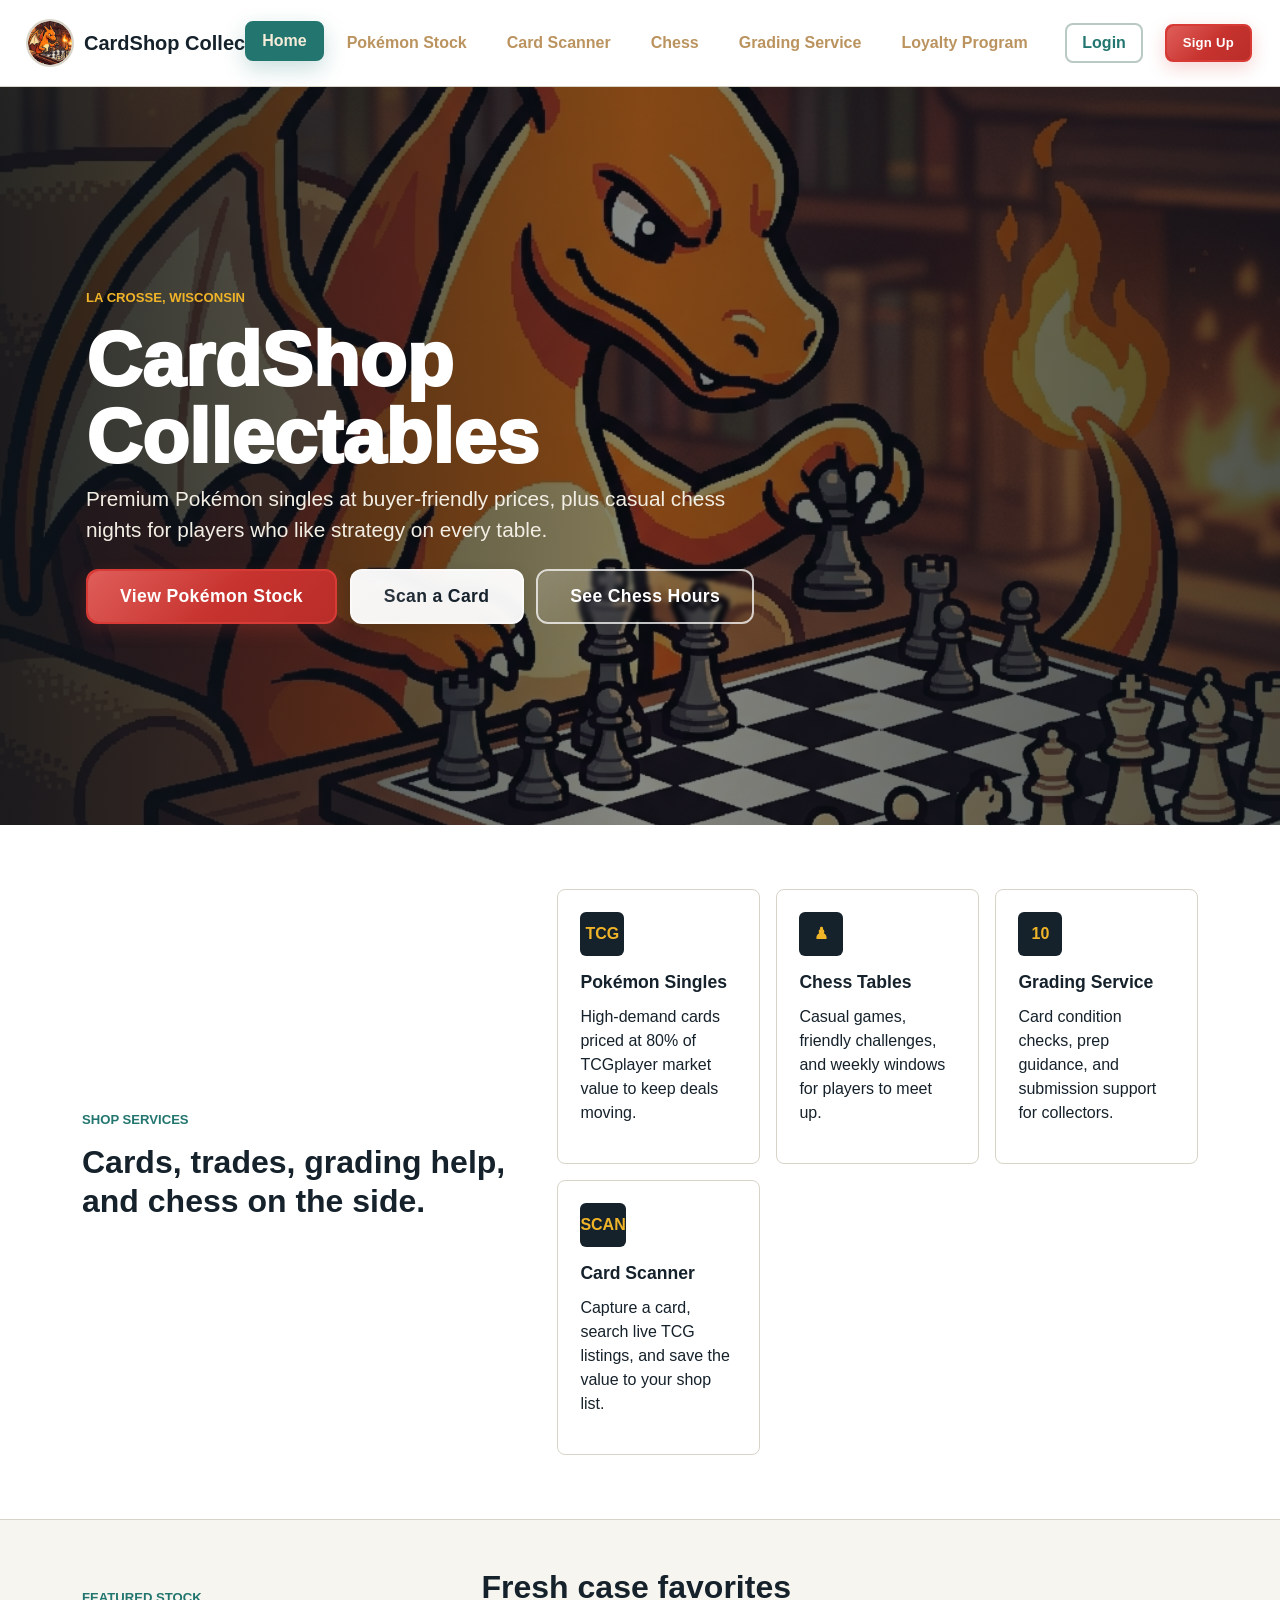
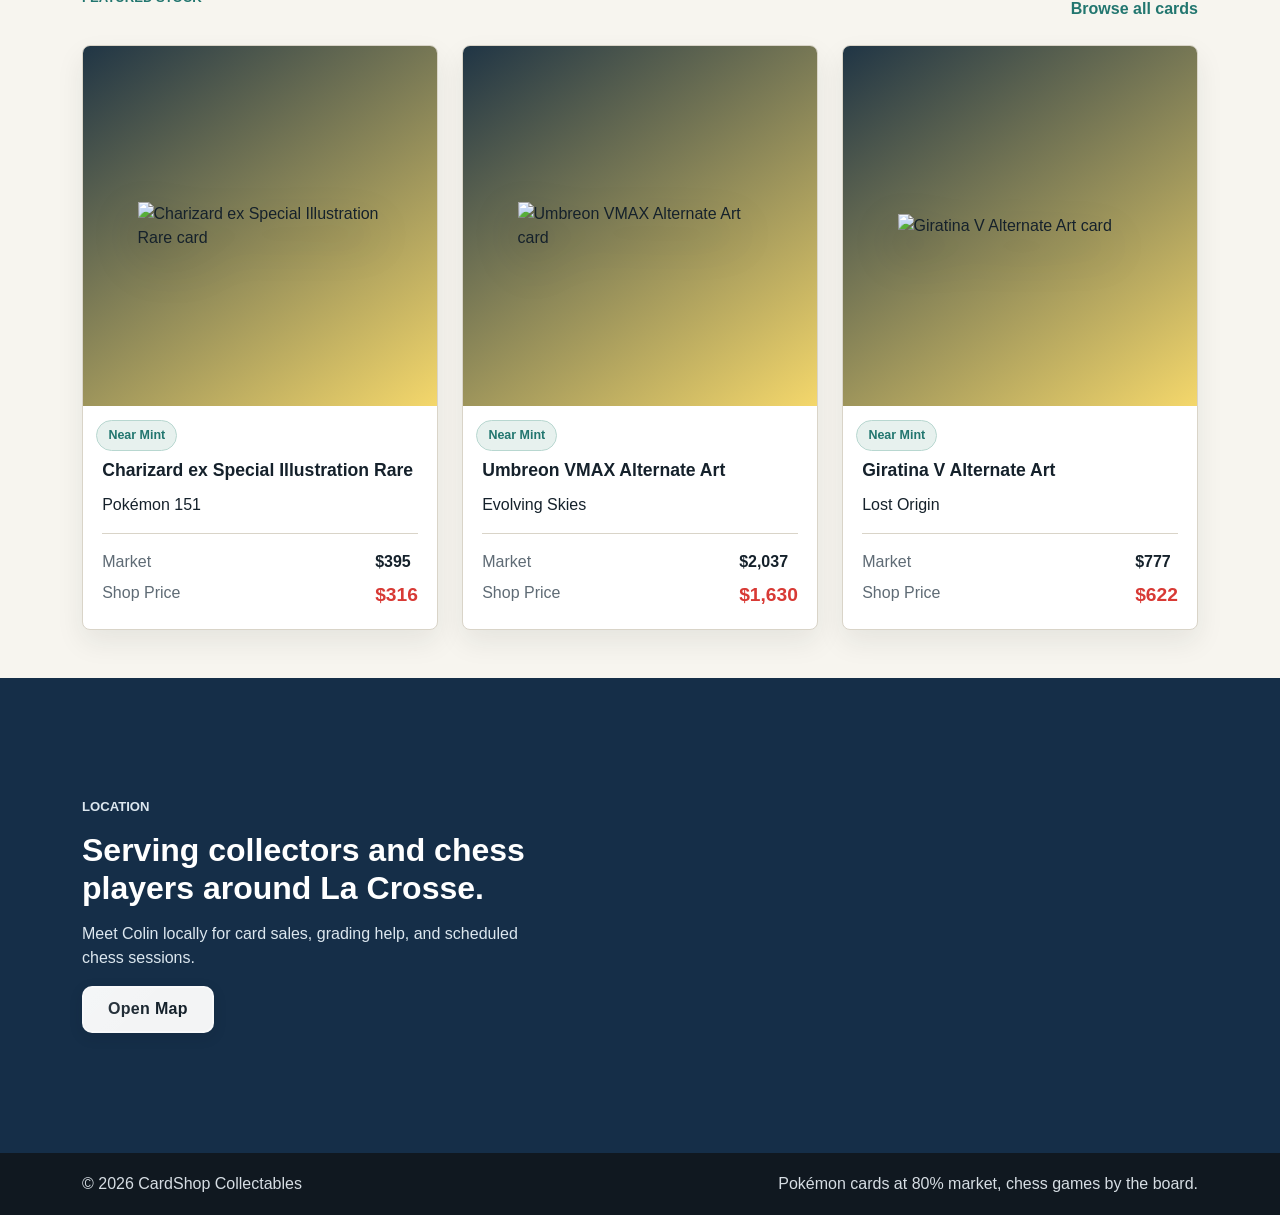
==== commit 11200e27: "v18.2 chess added back" ====
--- a/docs/index.html
+++ b/docs/index.html
@@ -29,7 +29,7 @@
             <li class="nav-item"><a class="nav-link active" href="index.html">Home</a></li>
             <li class="nav-item"><a class="nav-link" href="pokemon.html">Pokémon Stock</a></li>
             <li class="nav-item"><a class="nav-link" href="scanner.html">Card Scanner</a></li>
-            <!-- <li class="nav-item"><a class="nav-link" href="chess.html">Chess</a></li> -->
+            <li class="nav-item"><a class="nav-link" href="chess.html">Chess</a></li>
             <li class="nav-item"><a class="nav-link" href="grading.html">Grading Service</a></li>
             <li class="nav-item"><a class="nav-link" href="loyaltyprogram.html">Loyalty Program</a></li>
             <li class="nav-item"><a class="nav-link" href="about.html">About</a></li>
--- a/docs/styles.css
+++ b/docs/styles.css
@@ -71,15 +71,14 @@
 
 .navbar-collapse {
   flex-grow: 1;
-  position: relative;
 }
 
 .navbar-nav {
   justify-content: center;
   margin-left: 0 !important;
+  margin-right: 0 !important;
   gap: 0.35rem;
   padding-right: 0;
-  transform: translateX(-5.5rem);
   width: 100%;
 }
 
@@ -139,8 +138,6 @@
   align-items: center;
   display: flex;
   margin-left: 0;
-  position: absolute;
-  right: -3.75rem;
 }
 
 .auth-controls {
@@ -224,6 +221,22 @@
   top: calc(100% + 0.85rem);
   white-space: normal;
   z-index: 1100;
+}
+
+@media (min-width: 992px) {
+  .navbar-expand-lg .navbar-collapse {
+    column-gap: 1.5rem;
+    display: grid !important;
+    grid-template-columns: minmax(0, 1fr) max-content;
+  }
+
+  .navbar-expand-lg .navbar-nav {
+    justify-self: stretch;
+  }
+
+  .navbar-expand-lg .auth-nav-item {
+    justify-self: end;
+  }
 }
 
 .account-menu::before {
@@ -1634,7 +1647,7 @@
   padding: 1.2rem 0;
 }
 
-@media (max-width: 767px) {
+@media (max-width: 991.98px) {
   .navbar {
     padding-bottom: 0.75rem;
     padding-top: 0.75rem;
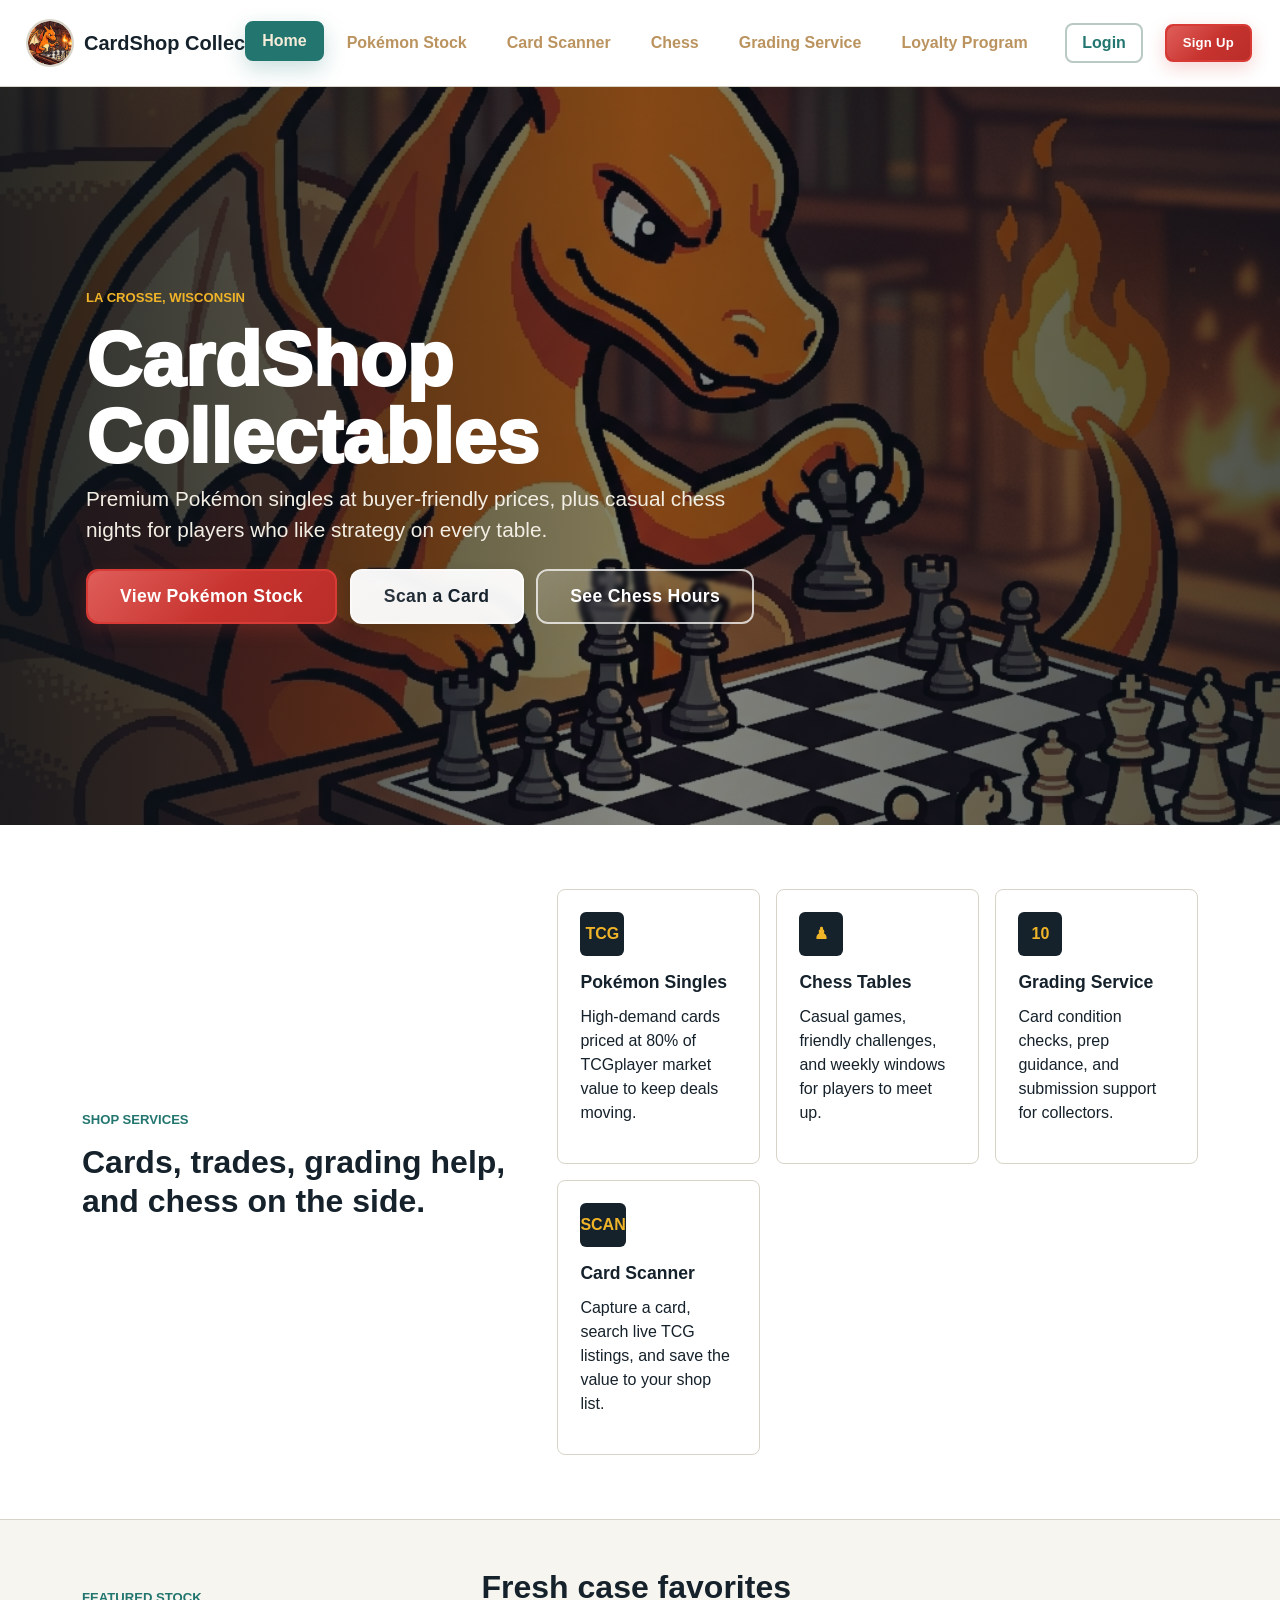
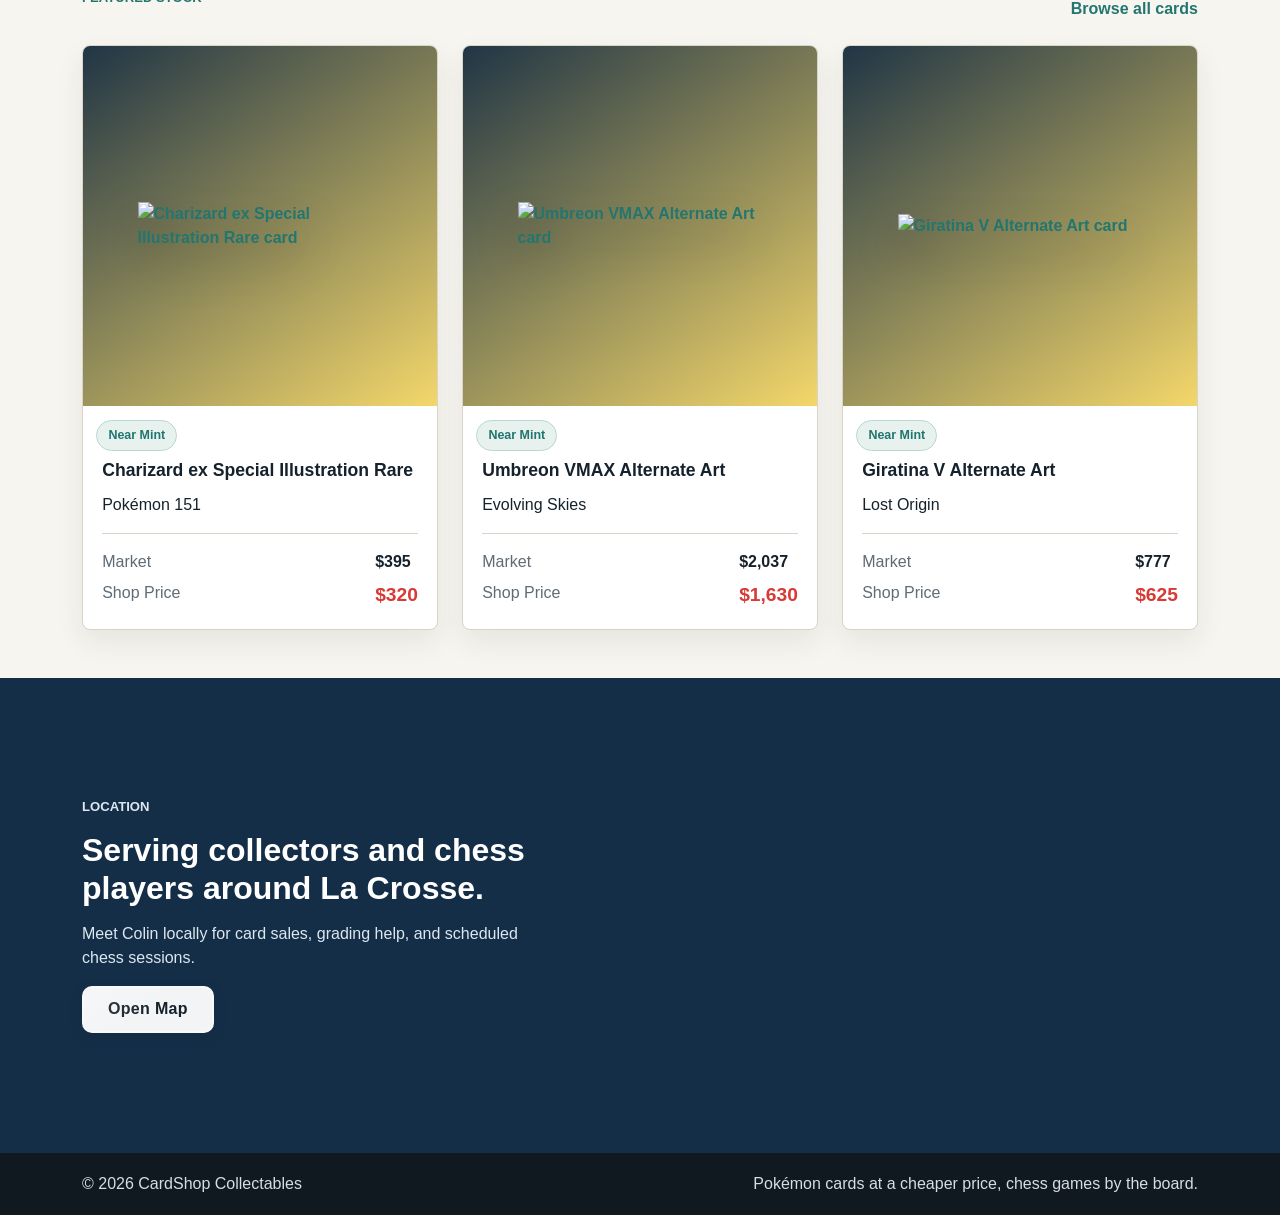
==== commit fc55ea76: "v22 updated ui, images, price technique" ====
--- a/docs/index.html
+++ b/docs/index.html
@@ -125,7 +125,7 @@
     <footer>
       <div class="container d-flex flex-column flex-md-row justify-content-between gap-3">
         <span>&copy; 2026 CardShop Collectables</span>
-        <span>Pokémon cards at 80% market, chess games by the board.</span>
+        <span>Pokémon cards at a cheaper price, chess games by the board.</span>
       </div>
     </footer>
 
--- a/docs/styles.css
+++ b/docs/styles.css
@@ -1177,11 +1177,56 @@
   place-items: center;
   background: linear-gradient(145deg, #203545, #f4d76b);
   padding: 1.2rem;
+  position: relative;
 }
 
 .card-image-wrap img {
   width: min(78%, 245px);
   filter: drop-shadow(0 20px 22px rgba(0, 0, 0, 0.35));
+  transition: filter 0.2s ease, transform 0.2s ease;
+}
+
+.card-image-link {
+  align-items: center;
+  display: grid;
+  justify-items: center;
+  position: relative;
+  text-decoration: none;
+  width: 100%;
+}
+
+.card-image-link::after {
+  background: rgba(16, 24, 32, 0.82);
+  border: 1px solid rgba(255, 255, 255, 0.35);
+  border-radius: 999px;
+  bottom: 0.5rem;
+  color: var(--white);
+  content: "View front/back";
+  font-size: 0.8rem;
+  font-weight: 900;
+  opacity: 0;
+  padding: 0.4rem 0.7rem;
+  pointer-events: none;
+  position: absolute;
+  transform: translateY(0.4rem);
+  transition: opacity 0.2s ease, transform 0.2s ease;
+}
+
+.card-image-link:hover img,
+.card-image-link:focus-visible img {
+  filter: drop-shadow(0 24px 28px rgba(0, 0, 0, 0.45)) brightness(1.08);
+  transform: translateY(-4px) scale(1.02);
+}
+
+.card-image-link:hover::after,
+.card-image-link:focus-visible::after {
+  opacity: 1;
+  transform: translateY(0);
+}
+
+.card-image-link:focus-visible {
+  outline: 3px solid var(--gold);
+  outline-offset: 6px;
 }
 
 .pokemon-card .card-body {
@@ -1223,6 +1268,11 @@
 }
 
 .price-grid strong:last-child {
+  color: var(--red);
+  font-size: 1.2rem;
+}
+
+.price-grid .condition-value {
   color: var(--red);
   font-size: 1.2rem;
 }
@@ -1422,8 +1472,71 @@
   font-weight: 900;
 }
 
+.condition-picker {
+  border: 0;
+  display: flex;
+  flex-wrap: wrap;
+  gap: 0.45rem;
+  margin: 0;
+  padding: 0;
+}
+
+.condition-picker legend {
+  color: var(--muted);
+  font-size: 1.25rem;
+  font-weight: 900;
+  margin-bottom: 0.1rem;
+  width: 100%;
+}
+
+.condition-picker label {
+  align-items: center;
+  border: 1px solid var(--line);
+  border-radius: 8px;
+  color: var(--ink);
+  display: flex;
+  font-size: 0.88rem;
+  gap: 0.35rem;
+  line-height: 1.1;
+  min-height: 2.25rem;
+  padding: 0.45rem 0.6rem;
+}
+
+.condition-picker input {
+  accent-color: var(--red);
+}
+
 .autocomplete-field {
   position: relative;
+}
+
+.autocomplete-field .form-control {
+  padding-right: 3rem;
+}
+
+.autocomplete-toggle {
+  align-items: center;
+  background: transparent;
+  border: 0;
+  color: var(--muted);
+  display: flex;
+  font: inherit;
+  font-size: 1rem;
+  height: calc(100% - 2px);
+  justify-content: center;
+  min-height: 0;
+  padding: 0;
+  position: absolute;
+  right: 1px;
+  top: 1px;
+  width: 2.7rem;
+  z-index: 2;
+}
+
+.autocomplete-toggle:hover,
+.autocomplete-toggle:focus-visible {
+  color: var(--ink);
+  outline: none;
 }
 
 .autocomplete-menu {
@@ -1459,6 +1572,7 @@
   min-height: 2.75rem;
   padding: 0.6rem 0.8rem;
   text-align: left;
+  width: 100%;
 }
 
 .autocomplete-option:last-child {
@@ -1536,6 +1650,7 @@
 .saved-card {
   grid-template-columns: 78px 1fr;
   padding: 0.8rem;
+  padding-bottom: 3rem;
   padding-right: 7.5rem;
   position: relative;
 }
@@ -1557,8 +1672,37 @@
   line-height: 1;
   padding: 0.45rem 0.6rem;
   position: absolute;
+  bottom: 0.75rem;
+  right: 0.75rem;
+}
+
+.delete-saved-card-button {
+  align-items: center;
+  background: transparent;
+  border: 0;
+  color: var(--red);
+  display: flex;
+  font-size: 1rem;
+  font-weight: 900;
+  height: 1.8rem;
+  justify-content: center;
+  line-height: 1;
+  padding: 0;
+  position: absolute;
   right: 0.75rem;
   top: 0.75rem;
+  width: 1.8rem;
+}
+
+.delete-saved-card-button:hover,
+.delete-saved-card-button:focus-visible {
+  color: #a12622;
+  outline: none;
+}
+
+.delete-saved-card-button:disabled {
+  cursor: wait;
+  opacity: 0.65;
 }
 
 .refresh-price-button:hover,
@@ -1621,6 +1765,7 @@
 
 .profile-avatar {
   display: block;
+  margin: 0 auto;
   height: 72px;
   border-radius: 50%;
   margin-bottom: 1rem;
@@ -1645,6 +1790,109 @@
   background: #101820;
   color: #d6dde3;
   padding: 1.2rem 0;
+}
+
+.card-viewer-page {
+  background: #f6f3eb;
+}
+
+.viewer-shell {
+  min-height: calc(100vh - 5rem);
+  padding: clamp(1rem, 3vw, 2rem);
+}
+
+.viewer-back-link {
+  color: var(--green);
+  display: inline-flex;
+  font-weight: 900;
+  gap: 0.45rem;
+  margin-bottom: 1rem;
+  text-decoration: none;
+}
+
+.viewer-back-link:hover,
+.viewer-back-link:focus-visible {
+  color: var(--red);
+}
+
+.viewer-header {
+  align-items: end;
+  display: flex;
+  flex-wrap: wrap;
+  gap: 0.75rem 1.25rem;
+  justify-content: space-between;
+  margin-bottom: 1rem;
+}
+
+.viewer-header h1 {
+  font-size: clamp(1.7rem, 4vw, 3rem);
+  font-weight: 900;
+  margin: 0;
+}
+
+.viewer-header p {
+  color: var(--muted);
+  font-weight: 800;
+  margin: 0;
+}
+
+.condition-viewer-grid {
+  display: grid;
+  gap: 1rem;
+  grid-template-columns: repeat(2, minmax(0, 1fr));
+}
+
+.condition-viewer-panel {
+  background: var(--white);
+  border: 1px solid var(--line);
+  border-radius: 8px;
+  min-height: 70vh;
+  padding: clamp(0.8rem, 2vw, 1.25rem);
+}
+
+.condition-viewer-panel h2 {
+  color: var(--green);
+  font-size: 1rem;
+  font-weight: 900;
+  letter-spacing: 0;
+  margin-bottom: 0.75rem;
+  text-align: center;
+}
+
+.condition-viewer-frame {
+  align-items: center;
+  background: linear-gradient(145deg, #203545, #f4d76b);
+  border-radius: 8px;
+  display: grid;
+  min-height: calc(70vh - 4rem);
+  padding: 1rem;
+}
+
+.condition-viewer-frame img {
+  filter: drop-shadow(0 20px 24px rgba(0, 0, 0, 0.35));
+  margin: auto;
+  max-height: calc(70vh - 6rem);
+  max-width: 100%;
+  object-fit: contain;
+}
+
+.condition-viewer-missing {
+  color: var(--white);
+  display: grid;
+  gap: 0.35rem;
+  justify-items: center;
+  margin: auto;
+  max-width: 24rem;
+  text-align: center;
+}
+
+.condition-viewer-missing strong {
+  font-size: 1.1rem;
+}
+
+.condition-viewer-missing span {
+  color: rgba(255, 255, 255, 0.82);
+  font-weight: 700;
 }
 
 @media (max-width: 991.98px) {
@@ -1726,4 +1974,13 @@
   .scanner-result {
     grid-template-columns: 92px 1fr;
   }
-}
+
+  .condition-viewer-grid {
+    grid-template-columns: 1fr;
+  }
+
+  .condition-viewer-panel,
+  .condition-viewer-frame {
+    min-height: auto;
+  }
+}
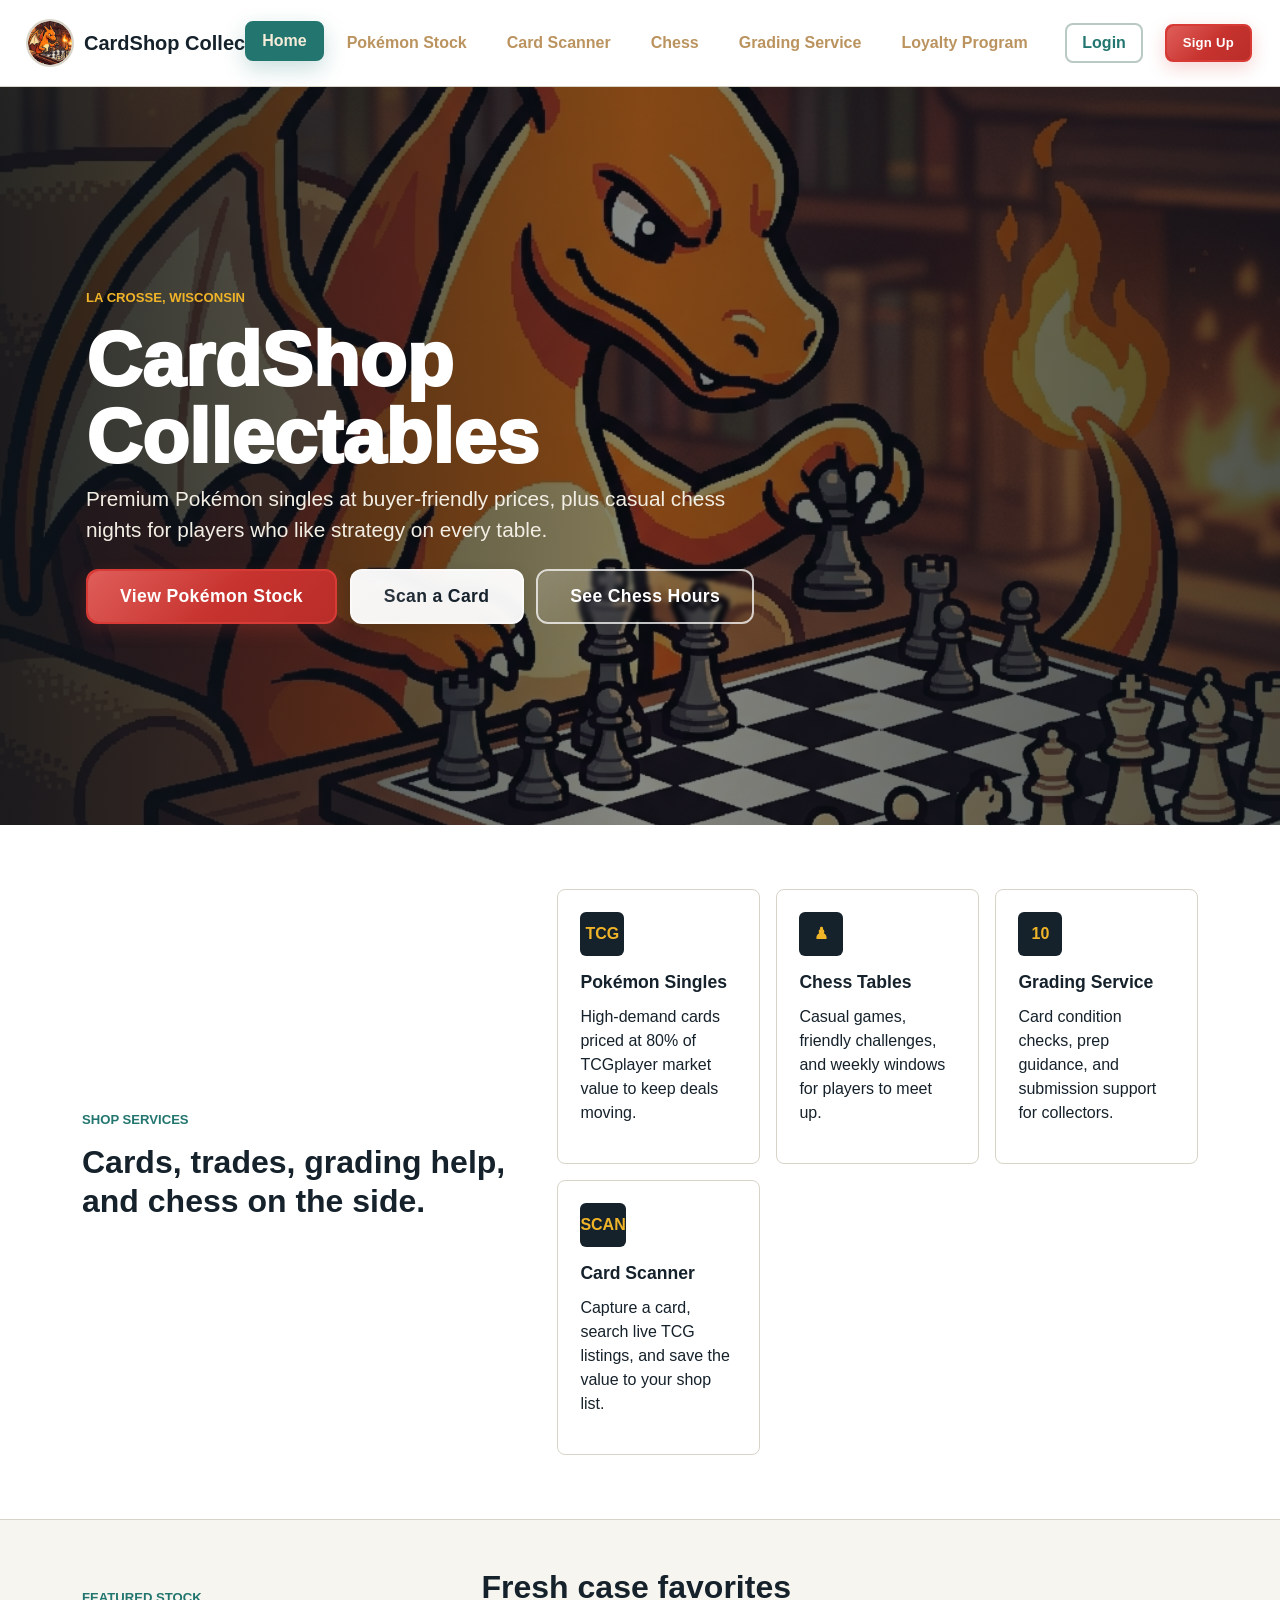
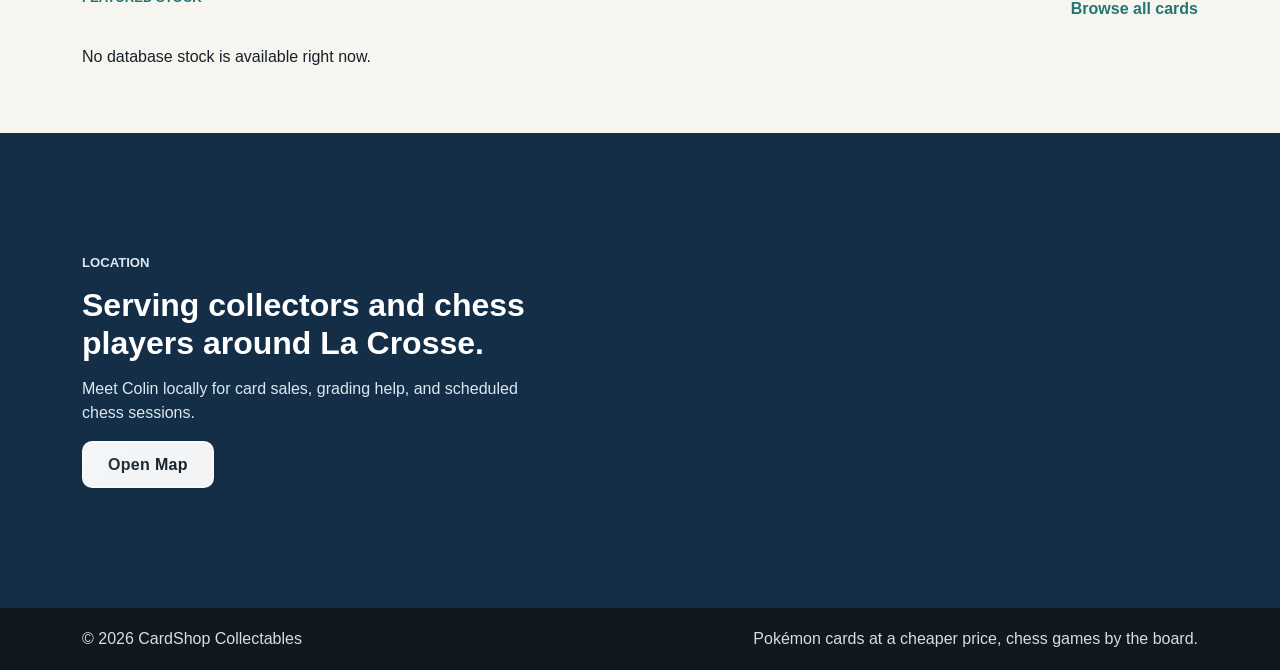
==== commit cb73d9af: "v23 updated real card images" ====
--- a/docs/index.html
+++ b/docs/index.html
@@ -131,6 +131,6 @@
 
     <script src="https://cdn.jsdelivr.net/npm/bootstrap@5.3.3/dist/js/bootstrap.bundle.min.js"></script>
     <script src="config.js?v=api-config-1"></script>
-    <script src="script.js?v=azure-stock-5"></script>
+    <script src="script.js?v=stock-viewer-storage-1"></script>
   </body>
 </html>
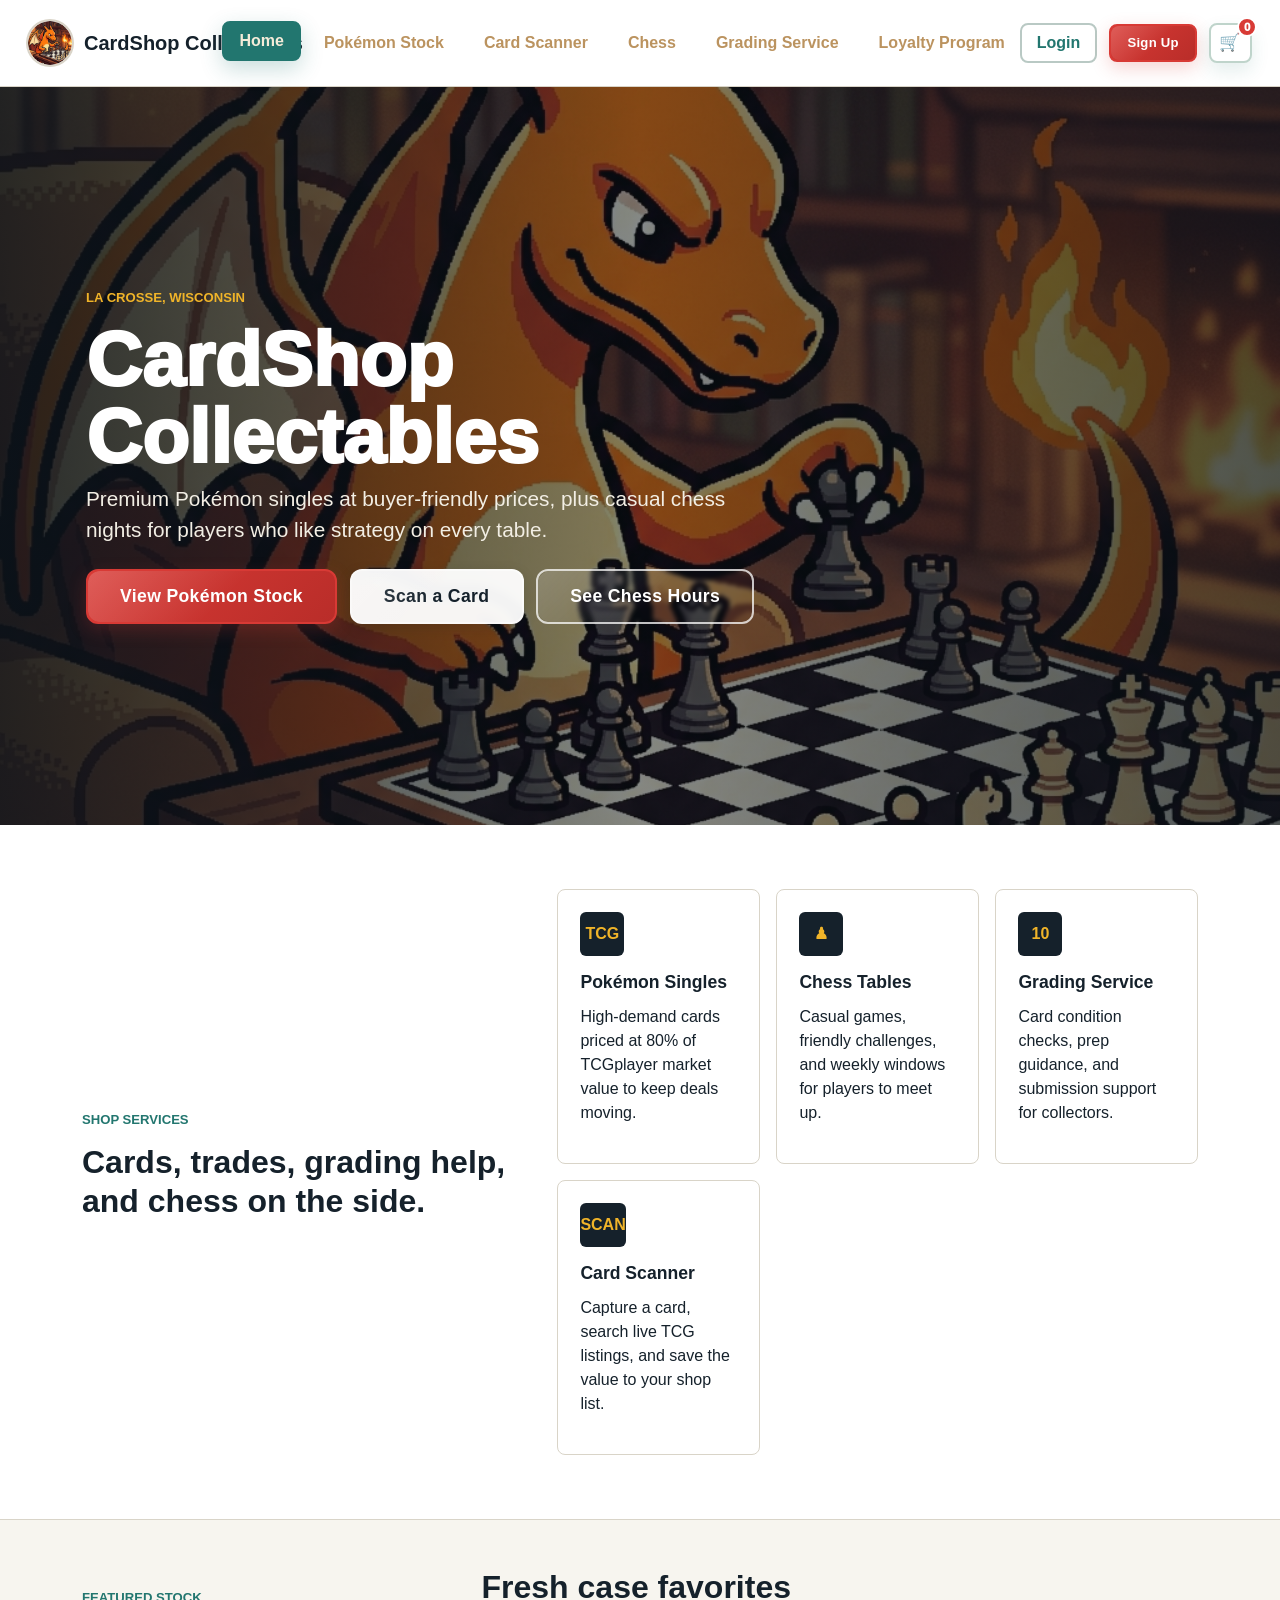
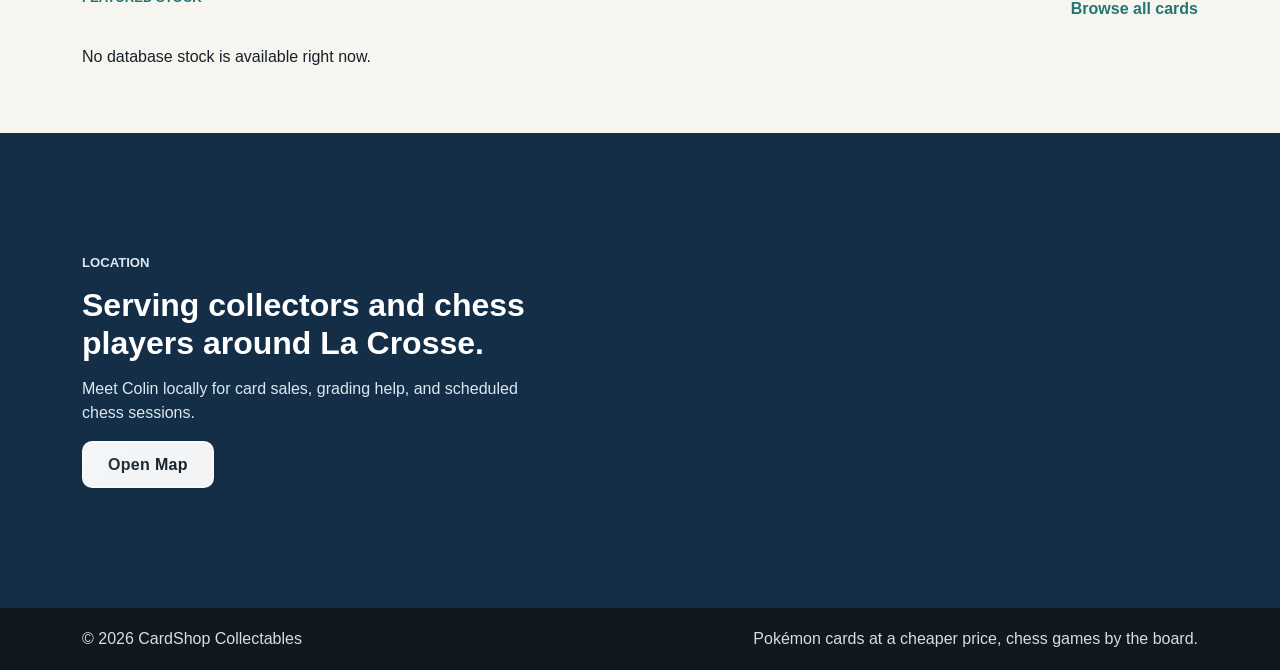
==== commit 354d78be: "v24 BETA testing payment stuff" ====
--- a/docs/index.html
+++ b/docs/index.html
@@ -15,7 +15,7 @@
     <link rel="icon" type="image/png" href="images/Favicon-circle.png">
     <link rel="apple-touch-icon" href="images/Favicon-circle.png">
     <link href="https://cdn.jsdelivr.net/npm/bootstrap@5.3.3/dist/css/bootstrap.min.css" rel="stylesheet">
-    <link href="styles.css?v=stock-condition-left-1" rel="stylesheet">
+    <link href="styles.css?v=cart-checkout-1" rel="stylesheet">
   </head>
   <body>
     <nav class="navbar navbar-expand-lg sticky-top">
@@ -131,6 +131,6 @@
 
     <script src="https://cdn.jsdelivr.net/npm/bootstrap@5.3.3/dist/js/bootstrap.bundle.min.js"></script>
     <script src="config.js?v=api-config-1"></script>
-    <script src="script.js?v=stock-viewer-storage-1"></script>
+    <script src="script.js?v=cart-checkout-1"></script>
   </body>
 </html>
--- a/docs/styles.css
+++ b/docs/styles.css
@@ -143,8 +143,59 @@
 .auth-controls {
   align-items: center;
   display: flex;
-  gap: 1.35rem;
+  gap: 0.75rem;
   white-space: nowrap;
+}
+
+.cart-nav-button {
+  align-items: center;
+  background: var(--white);
+  border: 2px solid #bfd4cb;
+  border-radius: 8px;
+  box-shadow: 0 8px 18px rgba(34, 118, 111, 0.12);
+  color: var(--green);
+  cursor: pointer;
+  display: inline-flex;
+  flex: 0 0 auto;
+  height: 2.55rem;
+  justify-content: center;
+  padding: 0;
+  position: relative;
+  transition: background 0.2s ease, border-color 0.2s ease, box-shadow 0.2s ease, transform 0.2s ease;
+  width: 2.7rem;
+}
+
+.cart-nav-button:hover,
+.cart-nav-button:focus-visible {
+  background: #eef6f4;
+  border-color: var(--green);
+  box-shadow: 0 10px 24px rgba(34, 118, 111, 0.2);
+  outline: none;
+  transform: translateY(-1px);
+}
+
+.cart-icon::before {
+  content: "\1F6D2";
+  font-size: 1.08rem;
+  line-height: 1;
+}
+
+.cart-count {
+  align-items: center;
+  background: var(--red);
+  border: 2px solid var(--white);
+  border-radius: 999px;
+  color: var(--white);
+  display: inline-flex;
+  font-size: 0.72rem;
+  font-weight: 950;
+  height: 1.25rem;
+  justify-content: center;
+  min-width: 1.25rem;
+  padding: 0 0.24rem;
+  position: absolute;
+  right: -0.45rem;
+  top: -0.45rem;
 }
 
 .auth-greeting {
@@ -1231,6 +1282,59 @@
 
 .pokemon-card .card-body {
   padding: 0.85rem 1.2rem 1.2rem;
+  position: relative;
+}
+
+.stock-card-topline {
+  align-items: flex-start;
+  display: flex;
+  gap: 0.5rem;
+  justify-content: space-between;
+  margin-right: 6.7rem;
+}
+
+.stock-count {
+  color: var(--muted);
+  display: inline-block;
+  font-size: 0.78rem;
+  font-weight: 900;
+  padding-top: 0.35rem;
+  white-space: nowrap;
+}
+
+.stock-buy-panel {
+  align-items: center;
+  display: flex;
+  gap: 0.4rem;
+  position: absolute;
+  right: 1rem;
+  top: 0.85rem;
+}
+
+.stock-buy-panel label {
+  color: var(--muted);
+  font-size: 0.76rem;
+  font-weight: 900;
+  margin: 0;
+}
+
+.stock-quantity,
+.cart-quantity {
+  background: var(--white);
+  border: 1px solid var(--line);
+  border-radius: 8px;
+  color: var(--ink);
+  font: inherit;
+  font-size: 0.85rem;
+  font-weight: 900;
+  min-height: 2rem;
+  padding: 0.25rem 0.35rem;
+}
+
+.buy-card-button {
+  min-height: 2rem;
+  padding-left: 0.75rem;
+  padding-right: 0.75rem;
 }
 
 .condition,
@@ -1895,6 +1999,106 @@
   font-weight: 700;
 }
 
+.cart-dialog {
+  max-width: 640px;
+  width: min(100%, 640px);
+}
+
+.cart-items {
+  display: grid;
+  gap: 0.8rem;
+  margin-bottom: 1rem;
+}
+
+.cart-item {
+  align-items: center;
+  border: 1px solid var(--line);
+  border-radius: 8px;
+  display: grid;
+  gap: 0.8rem;
+  grid-template-columns: 58px minmax(0, 1fr) auto auto;
+  padding: 0.75rem;
+}
+
+.cart-item img {
+  width: 100%;
+}
+
+.cart-item strong,
+.cart-item span {
+  display: block;
+}
+
+.cart-item strong {
+  font-size: 0.98rem;
+  font-weight: 950;
+  line-height: 1.2;
+}
+
+.cart-item span {
+  color: var(--muted);
+  font-size: 0.82rem;
+  font-weight: 800;
+  margin-top: 0.12rem;
+}
+
+.cart-item label {
+  color: var(--muted);
+  display: grid;
+  font-size: 0.74rem;
+  font-weight: 900;
+  gap: 0.2rem;
+  margin: 0;
+}
+
+.cart-remove {
+  align-items: center;
+  background: transparent;
+  border: 0;
+  color: var(--red);
+  cursor: pointer;
+  display: inline-flex;
+  font-size: 1rem;
+  font-weight: 950;
+  height: 1.8rem;
+  justify-content: center;
+  padding: 0;
+  width: 1.8rem;
+}
+
+.cart-remove:hover,
+.cart-remove:focus-visible {
+  color: #a12622;
+  outline: none;
+}
+
+.cart-empty {
+  color: var(--muted);
+  font-weight: 800;
+  margin: 0;
+}
+
+.cart-total-row {
+  align-items: center;
+  border-bottom: 1px solid var(--line);
+  border-top: 1px solid var(--line);
+  display: flex;
+  justify-content: space-between;
+  margin-bottom: 1rem;
+  padding: 0.8rem 0;
+}
+
+.cart-total-row span {
+  color: var(--muted);
+  font-weight: 900;
+}
+
+.cart-total-row strong {
+  color: var(--red);
+  font-size: 1.3rem;
+  font-weight: 950;
+}
+
 @media (max-width: 991.98px) {
   .navbar {
     padding-bottom: 0.75rem;
@@ -1971,6 +2175,16 @@
     min-height: 310px;
   }
 
+  .stock-card-topline {
+    display: block;
+    margin-right: 0;
+    padding-right: 6.7rem;
+  }
+
+  .stock-count {
+    padding-top: 0;
+  }
+
   .scanner-result {
     grid-template-columns: 92px 1fr;
   }
@@ -1983,4 +2197,10 @@
   .condition-viewer-frame {
     min-height: auto;
   }
-}
+
+  .cart-item {
+    gap: 0.55rem;
+    grid-template-columns: 48px minmax(0, 1fr) auto auto;
+    padding: 0.65rem;
+  }
+}
